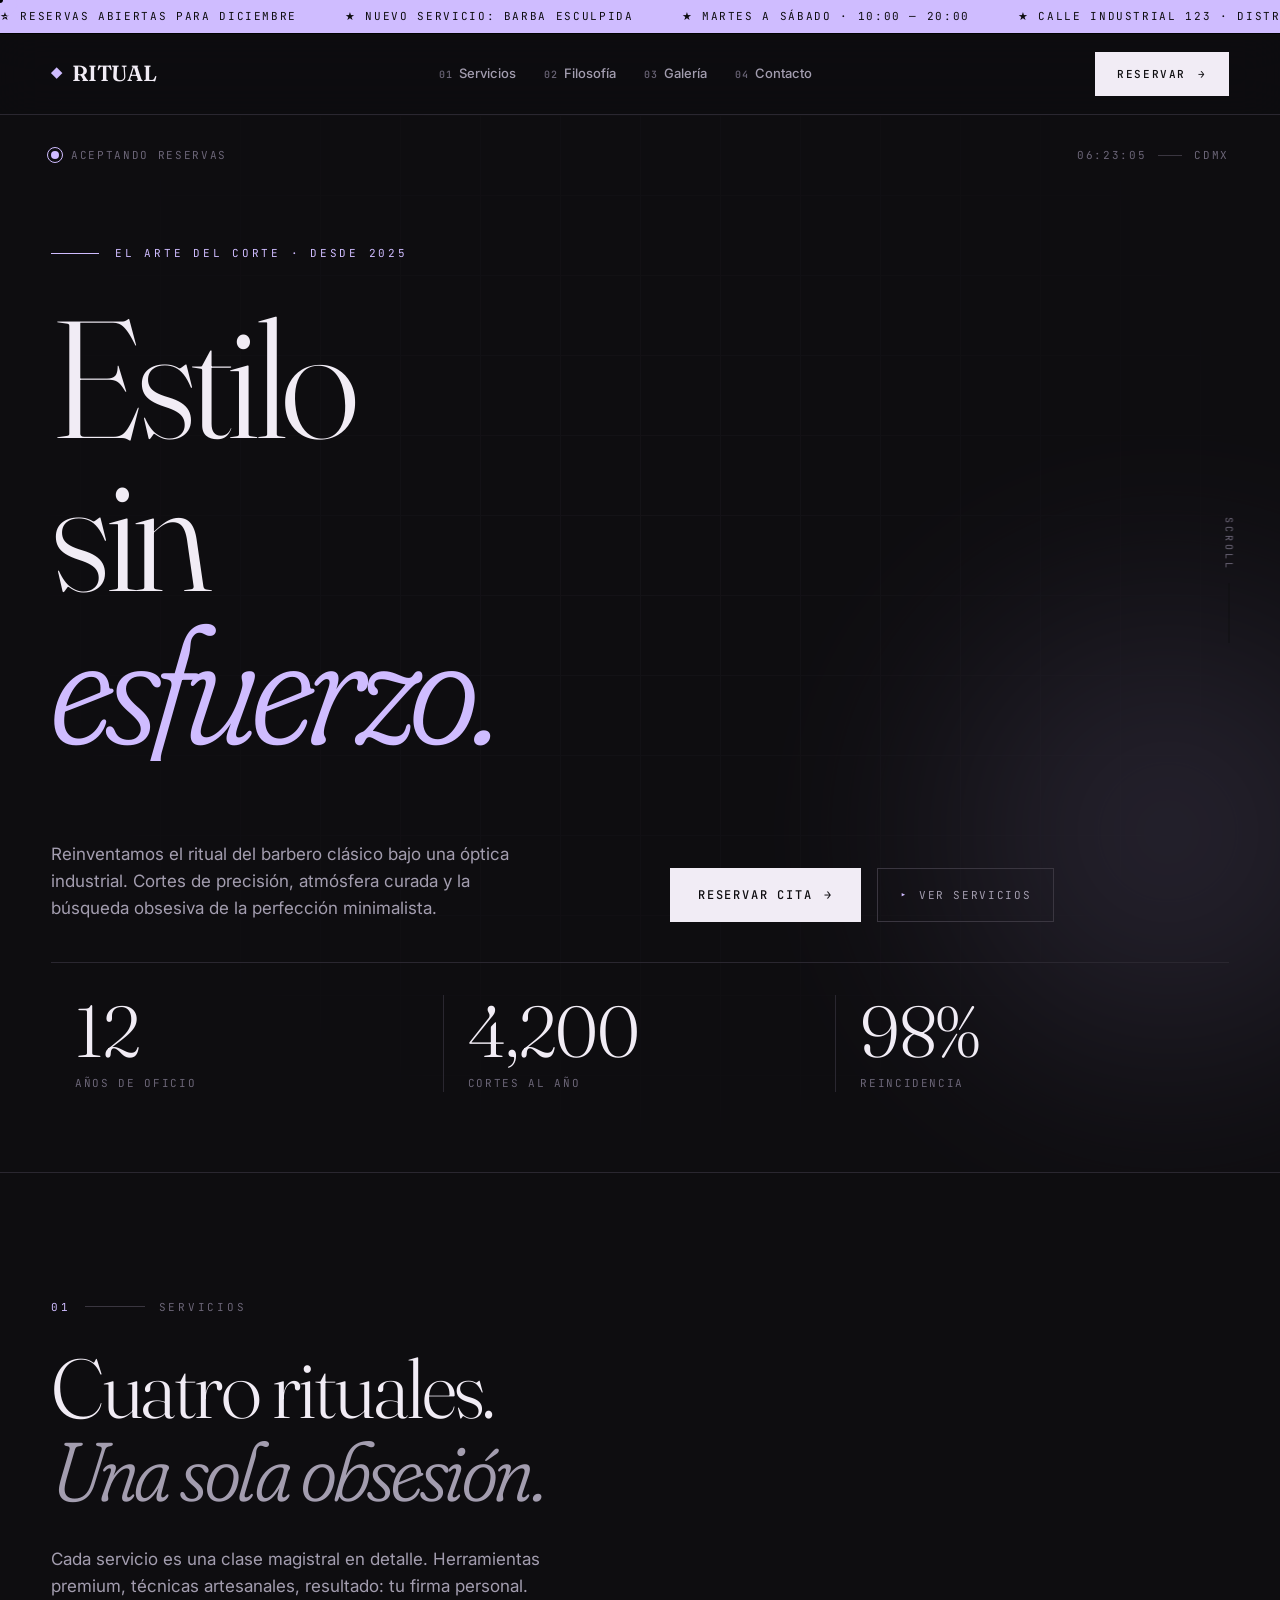
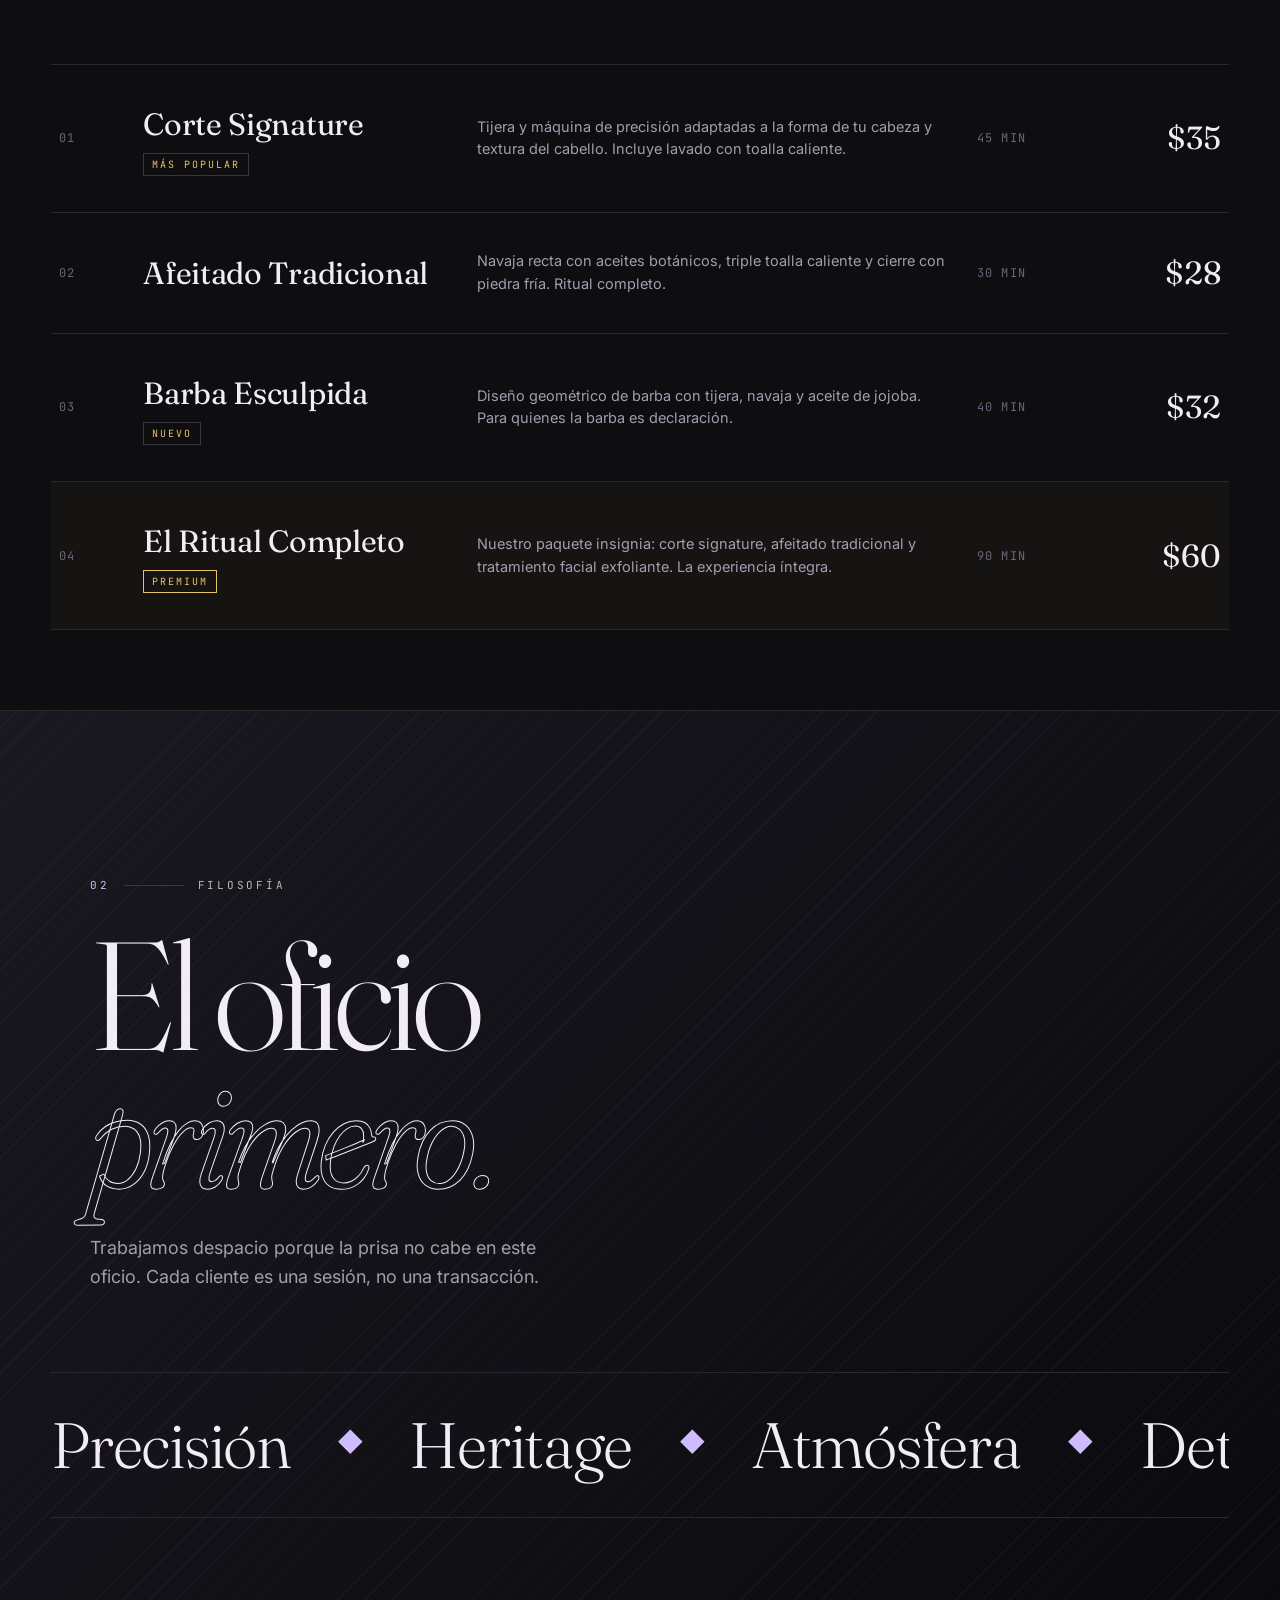
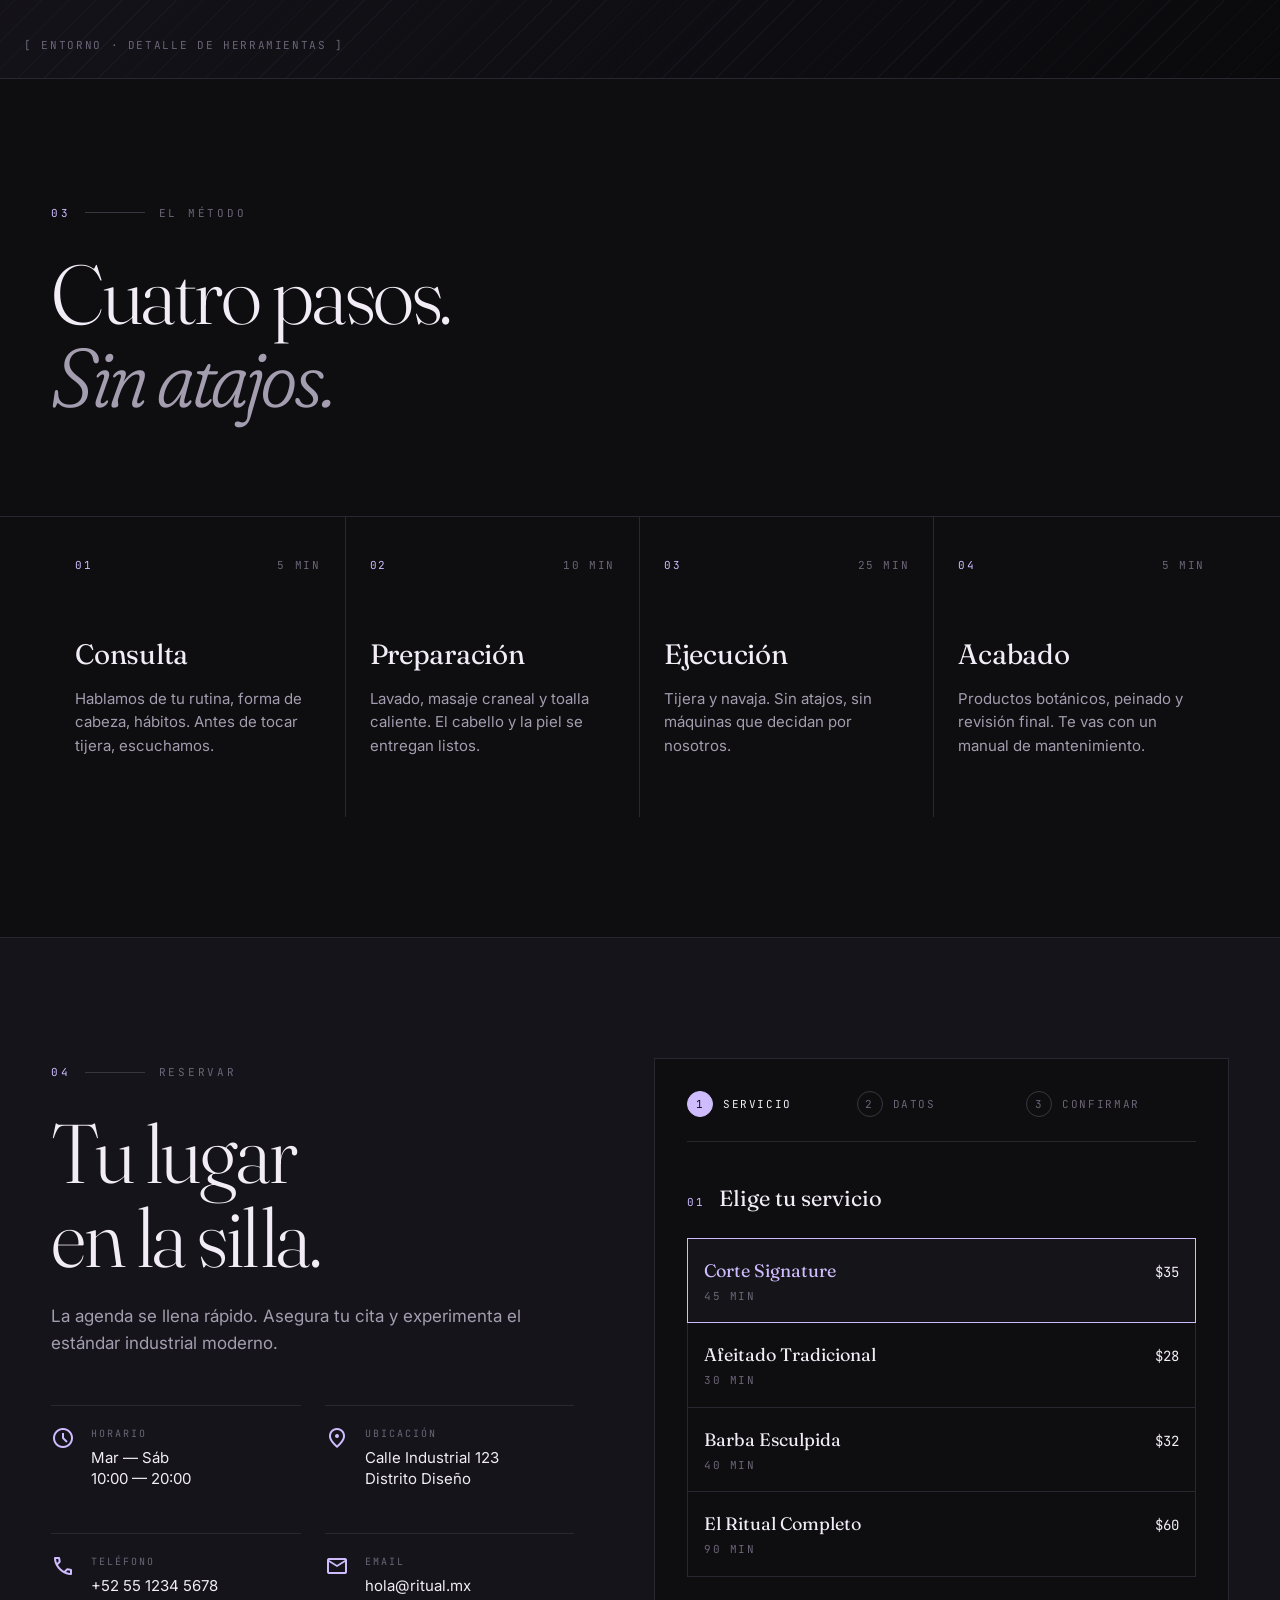
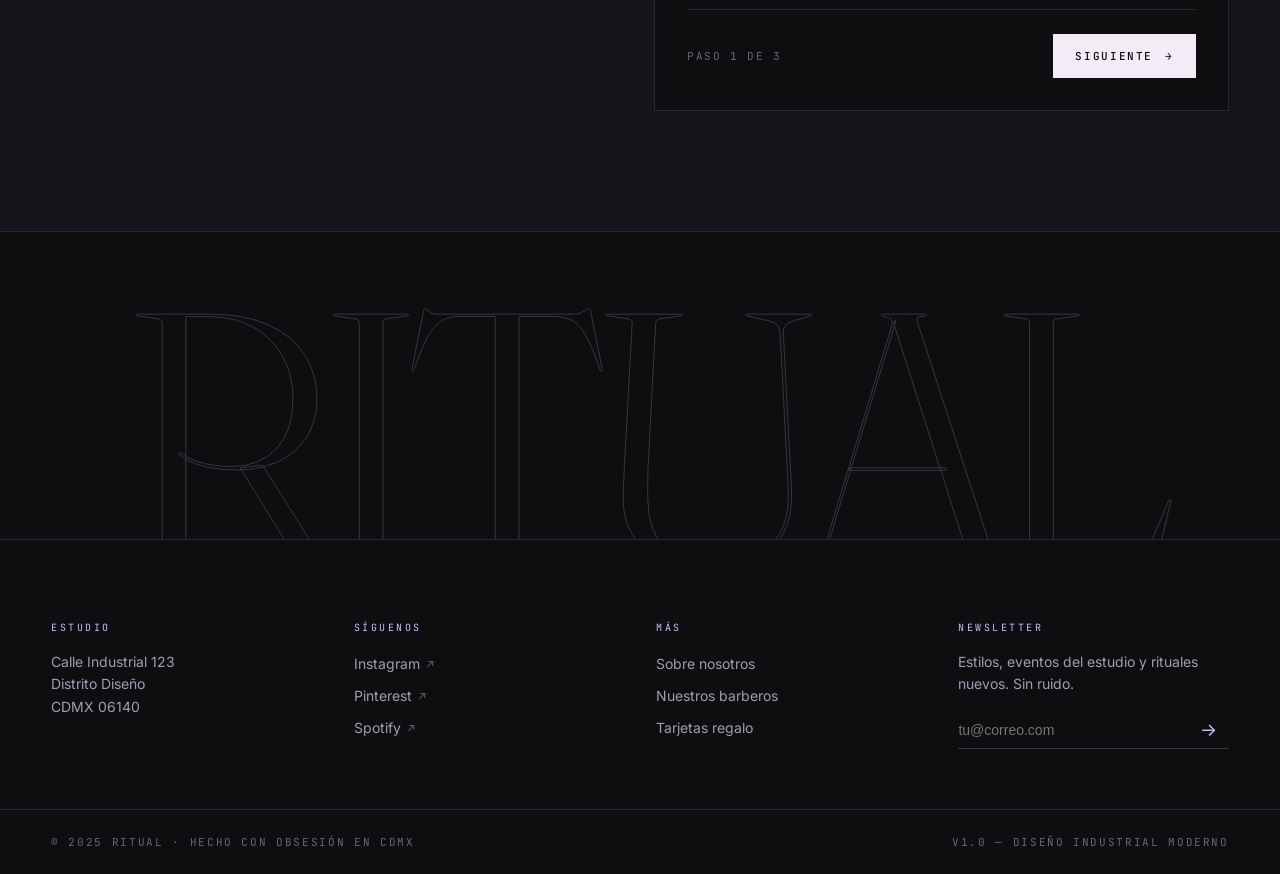
==== index.html @ fe32a579 "demo insana" ====
<!DOCTYPE html>
<html lang="es">
<head>
  <meta charset="UTF-8" />
  <meta name="viewport" content="width=device-width, initial-scale=1.0" />
  <title>RITUAL — Barbería de Autor</title>
  <link rel="preconnect" href="https://fonts.googleapis.com" />
  <link rel="preconnect" href="https://fonts.gstatic.com" crossorigin />
  <link href="https://fonts.googleapis.com/css2?family=Fraunces:opsz,wght,SOFT,WONK@9..144,300..900,0..100,0..1&family=JetBrains+Mono:wght@300;400;500&family=Inter:wght@300;400;500;600;700&display=swap" rel="stylesheet" />
  <link href="https://fonts.googleapis.com/css2?family=Material+Symbols+Outlined:opsz,wght,FILL,GRAD@24,300,0,0&display=swap" rel="stylesheet" />
  <link rel="stylesheet" href="styles.css" />
</head>
<body>
  <!-- Cursor seguidor -->
  <div class="cursor-dot" id="cursorDot" aria-hidden="true"></div>
  <div class="cursor-ring" id="cursorRing" aria-hidden="true"></div>

  <!-- Loader -->
  <div class="loader" id="loader">
    <div class="loader-bar"><span></span></div>
    <div class="loader-text">RITUAL — EST. MMXXV</div>
  </div>

  <!-- Marquee superior -->
  <div class="ticker" aria-hidden="true">
    <div class="ticker-track">
      <span>★ Reservas abiertas para diciembre</span>
      <span>★ Nuevo servicio: barba esculpida</span>
      <span>★ Martes a sábado · 10:00 — 20:00</span>
      <span>★ Calle Industrial 123 · Distrito Diseño</span>
      <span>★ Reservas abiertas para diciembre</span>
      <span>★ Nuevo servicio: barba esculpida</span>
      <span>★ Martes a sábado · 10:00 — 20:00</span>
      <span>★ Calle Industrial 123 · Distrito Diseño</span>
    </div>
  </div>

  <!-- Nav -->
  <nav class="nav" id="nav">
    <div class="nav-inner">
      <a href="#top" class="logo" data-magnetic>
        <span class="logo-mark">◆</span>
        <span class="logo-text">RITUAL</span>
      </a>
      <ul class="nav-links">
        <li><a href="#servicios" class="nav-link"><span class="num">01</span><span>Servicios</span></a></li>
        <li><a href="#filosofia" class="nav-link"><span class="num">02</span><span>Filosofía</span></a></li>
        <li><a href="#galeria" class="nav-link"><span class="num">03</span><span>Galería</span></a></li>
        <li><a href="#contacto" class="nav-link"><span class="num">04</span><span>Contacto</span></a></li>
      </ul>
      <a href="#reservar" class="btn-primary" data-magnetic>
        <span>Reservar</span>
        <span class="btn-arrow">→</span>
      </a>
      <button class="nav-toggle" id="navToggle" aria-label="Menu">
        <span></span><span></span>
      </button>
    </div>
  </nav>

  <!-- Hero -->
  <header class="hero" id="top">
    <div class="hero-bg" aria-hidden="true">
      <div class="hero-grid"></div>
      <div class="hero-glow"></div>
    </div>

    <div class="hero-meta">
      <div class="meta-row">
        <span class="dot-pulse"></span>
        <span>Aceptando reservas</span>
      </div>
      <div class="meta-row right">
        <span id="clock">--:--:--</span>
        <span class="meta-divider"></span>
        <span>CDMX</span>
      </div>
    </div>

    <div class="hero-content">
      <div class="hero-tagline">
        <span class="tag-line"></span>
        <span>El arte del corte · Desde 2025</span>
      </div>

      <h1 class="hero-title">
        <span class="word"><span data-letters="Estilo">Estilo</span></span>
        <span class="word"><span data-letters="sin">sin</span></span>
        <span class="word italic"><span data-letters="esfuerzo.">esfuerzo.</span></span>
      </h1>

      <div class="hero-foot">
        <p class="hero-lede">
          Reinventamos el ritual del barbero clásico bajo una óptica industrial. Cortes
          de precisión, atmósfera curada y la búsqueda obsesiva de la perfección minimalista.
        </p>
        <div class="hero-actions">
          <a href="#reservar" class="btn-primary lg" data-magnetic>
            <span>Reservar cita</span>
            <span class="btn-arrow">→</span>
          </a>
          <a href="#servicios" class="btn-ghost">
            <span class="play-mark">▸</span>
            <span>Ver servicios</span>
          </a>
        </div>
      </div>
    </div>

    <div class="hero-stats">
      <div class="stat">
        <div class="stat-num" data-count="12">0</div>
        <div class="stat-label">Años de oficio</div>
      </div>
      <div class="stat">
        <div class="stat-num" data-count="4200">0</div>
        <div class="stat-label">Cortes al año</div>
      </div>
      <div class="stat">
        <div class="stat-num" data-count="98" data-suffix="%">0</div>
        <div class="stat-label">Reincidencia</div>
      </div>
    </div>

    <div class="hero-scroll">
      <span>Scroll</span>
      <span class="scroll-line"></span>
    </div>
  </header>

  <!-- Servicios -->
  <section class="services" id="servicios">
    <div class="section-head">
      <div class="section-label">
        <span class="num">01</span>
        <span class="line"></span>
        <span>Servicios</span>
      </div>
      <h2 class="section-title reveal">
        Cuatro rituales.<br />
        <span class="italic">Una sola obsesión.</span>
      </h2>
      <p class="section-lede reveal">
        Cada servicio es una clase magistral en detalle. Herramientas premium, técnicas artesanales,
        resultado: tu firma personal.
      </p>
    </div>

    <div class="services-list" id="servicesList">
      <article class="service" data-index="01">
        <div class="service-num">01</div>
        <div class="service-name">
          <h3>Corte Signature</h3>
          <span class="service-tag">Más popular</span>
        </div>
        <p class="service-desc">Tijera y máquina de precisión adaptadas a la forma de tu cabeza y textura del cabello. Incluye lavado con toalla caliente.</p>
        <div class="service-meta">
          <span>45 min</span>
        </div>
        <div class="service-price">$35</div>
        <div class="service-hover" aria-hidden="true">
          <span>Reservar</span>
          <span>→</span>
        </div>
      </article>

      <article class="service" data-index="02">
        <div class="service-num">02</div>
        <div class="service-name">
          <h3>Afeitado Tradicional</h3>
        </div>
        <p class="service-desc">Navaja recta con aceites botánicos, triple toalla caliente y cierre con piedra fría. Ritual completo.</p>
        <div class="service-meta">
          <span>30 min</span>
        </div>
        <div class="service-price">$28</div>
        <div class="service-hover" aria-hidden="true">
          <span>Reservar</span>
          <span>→</span>
        </div>
      </article>

      <article class="service" data-index="03">
        <div class="service-num">03</div>
        <div class="service-name">
          <h3>Barba Esculpida</h3>
          <span class="service-tag">Nuevo</span>
        </div>
        <p class="service-desc">Diseño geométrico de barba con tijera, navaja y aceite de jojoba. Para quienes la barba es declaración.</p>
        <div class="service-meta">
          <span>40 min</span>
        </div>
        <div class="service-price">$32</div>
        <div class="service-hover" aria-hidden="true">
          <span>Reservar</span>
          <span>→</span>
        </div>
      </article>

      <article class="service featured" data-index="04">
        <div class="service-num">04</div>
        <div class="service-name">
          <h3>El Ritual Completo</h3>
          <span class="service-tag">Premium</span>
        </div>
        <p class="service-desc">Nuestro paquete insignia: corte signature, afeitado tradicional y tratamiento facial exfoliante. La experiencia íntegra.</p>
        <div class="service-meta">
          <span>90 min</span>
        </div>
        <div class="service-price">$60</div>
        <div class="service-hover" aria-hidden="true">
          <span>Reservar</span>
          <span>→</span>
        </div>
      </article>
    </div>
  </section>

  <!-- Filosofía / Visual break -->
  <section class="philosophy" id="filosofia">
    <div class="philosophy-bg" aria-hidden="true">
      <div class="placeholder-img">
        <div class="ph-stripes"></div>
        <div class="ph-label">[ entorno ·  detalle de herramientas ]</div>
      </div>
    </div>
    <div class="philosophy-content">
      <div class="section-label light">
        <span class="num">02</span>
        <span class="line"></span>
        <span>Filosofía</span>
      </div>
      <h2 class="philosophy-title">
        El oficio<br />
        <span class="outline">primero.</span>
      </h2>
      <p class="philosophy-lede">
        Trabajamos despacio porque la prisa no cabe en este oficio. Cada cliente es una sesión,
        no una transacción.
      </p>
    </div>

    <div class="philosophy-marquee" aria-hidden="true">
      <div class="marquee-track">
        <span>Precisión</span><span class="diamond">◆</span>
        <span>Heritage</span><span class="diamond">◆</span>
        <span>Atmósfera</span><span class="diamond">◆</span>
        <span>Detalle</span><span class="diamond">◆</span>
        <span>Precisión</span><span class="diamond">◆</span>
        <span>Heritage</span><span class="diamond">◆</span>
        <span>Atmósfera</span><span class="diamond">◆</span>
        <span>Detalle</span><span class="diamond">◆</span>
      </div>
    </div>
  </section>

  <!-- Galería / Process -->
  <section class="process" id="galeria">
    <div class="section-head">
      <div class="section-label">
        <span class="num">03</span>
        <span class="line"></span>
        <span>El método</span>
      </div>
      <h2 class="section-title reveal">
        Cuatro pasos.<br />
        <span class="italic">Sin atajos.</span>
      </h2>
    </div>

    <div class="steps">
      <div class="step">
        <div class="step-head">
          <span class="step-num">01</span>
          <span class="step-time">5 min</span>
        </div>
        <h3>Consulta</h3>
        <p>Hablamos de tu rutina, forma de cabeza, hábitos. Antes de tocar tijera, escuchamos.</p>
      </div>
      <div class="step">
        <div class="step-head">
          <span class="step-num">02</span>
          <span class="step-time">10 min</span>
        </div>
        <h3>Preparación</h3>
        <p>Lavado, masaje craneal y toalla caliente. El cabello y la piel se entregan listos.</p>
      </div>
      <div class="step">
        <div class="step-head">
          <span class="step-num">03</span>
          <span class="step-time">25 min</span>
        </div>
        <h3>Ejecución</h3>
        <p>Tijera y navaja. Sin atajos, sin máquinas que decidan por nosotros.</p>
      </div>
      <div class="step">
        <div class="step-head">
          <span class="step-num">04</span>
          <span class="step-time">5 min</span>
        </div>
        <h3>Acabado</h3>
        <p>Productos botánicos, peinado y revisión final. Te vas con un manual de mantenimiento.</p>
      </div>
    </div>
  </section>

  <!-- Reservar -->
  <section class="booking" id="reservar">
    <div class="booking-grid">
      <div class="booking-info">
        <div class="section-label">
          <span class="num">04</span>
          <span class="line"></span>
          <span>Reservar</span>
        </div>
        <h2 class="section-title">
          Tu lugar<br />
          en la silla.
        </h2>
        <p class="section-lede">
          La agenda se llena rápido. Asegura tu cita y experimenta el estándar industrial moderno.
        </p>

        <div class="info-grid">
          <div class="info-item">
            <span class="material-symbols-outlined">schedule</span>
            <div>
              <div class="info-label">Horario</div>
              <div class="info-value">Mar — Sáb<br />10:00 — 20:00</div>
            </div>
          </div>
          <div class="info-item">
            <span class="material-symbols-outlined">location_on</span>
            <div>
              <div class="info-label">Ubicación</div>
              <div class="info-value">Calle Industrial 123<br />Distrito Diseño</div>
            </div>
          </div>
          <div class="info-item">
            <span class="material-symbols-outlined">call</span>
            <div>
              <div class="info-label">Teléfono</div>
              <div class="info-value">+52 55 1234 5678</div>
            </div>
          </div>
          <div class="info-item">
            <span class="material-symbols-outlined">mail</span>
            <div>
              <div class="info-label">Email</div>
              <div class="info-value">hola@ritual.mx</div>
            </div>
          </div>
        </div>
      </div>

      <form class="booking-form" id="bookingForm" novalidate>
        <div class="form-progress">
          <div class="progress-step active" data-step="1"><span>1</span> Servicio</div>
          <div class="progress-step" data-step="2"><span>2</span> Datos</div>
          <div class="progress-step" data-step="3"><span>3</span> Confirmar</div>
        </div>

        <!-- Step 1 -->
        <div class="form-step active" data-step="1">
          <div class="form-section-head">
            <span class="form-num">01</span>
            <h3>Elige tu servicio</h3>
          </div>
          <div class="service-options">
            <label class="service-option">
              <input type="radio" name="service" value="signature" checked />
              <div class="opt-row">
                <span class="opt-name">Corte Signature</span>
                <span class="opt-price">$35</span>
              </div>
              <span class="opt-meta">45 min</span>
            </label>
            <label class="service-option">
              <input type="radio" name="service" value="shave" />
              <div class="opt-row">
                <span class="opt-name">Afeitado Tradicional</span>
                <span class="opt-price">$28</span>
              </div>
              <span class="opt-meta">30 min</span>
            </label>
            <label class="service-option">
              <input type="radio" name="service" value="beard" />
              <div class="opt-row">
                <span class="opt-name">Barba Esculpida</span>
                <span class="opt-price">$32</span>
              </div>
              <span class="opt-meta">40 min</span>
            </label>
            <label class="service-option">
              <input type="radio" name="service" value="ritual" />
              <div class="opt-row">
                <span class="opt-name">El Ritual Completo</span>
                <span class="opt-price">$60</span>
              </div>
              <span class="opt-meta">90 min</span>
            </label>
          </div>

          <div class="form-actions">
            <span class="form-step-label">Paso 1 de 3</span>
            <button type="button" class="btn-primary" data-next>
              <span>Siguiente</span>
              <span class="btn-arrow">→</span>
            </button>
          </div>
        </div>

        <!-- Step 2 -->
        <div class="form-step" data-step="2">
          <div class="form-section-head">
            <span class="form-num">02</span>
            <h3>Tus datos</h3>
          </div>

          <div class="field">
            <label>Nombre completo</label>
            <input type="text" name="name" placeholder="Juan Pérez" required />
          </div>

          <div class="field-row">
            <div class="field">
              <label>Fecha</label>
              <input type="date" name="date" required />
            </div>
            <div class="field">
              <label>Hora</label>
              <select name="time">
                <option>10:00</option>
                <option>11:30</option>
                <option>13:00</option>
                <option>14:30</option>
                <option>16:00</option>
                <option>17:30</option>
                <option>19:00</option>
              </select>
            </div>
          </div>

          <div class="field">
            <label>Teléfono</label>
            <input type="tel" name="phone" placeholder="+52 55 0000 0000" />
          </div>

          <div class="field">
            <label>Notas (opcional)</label>
            <textarea name="notes" rows="3" placeholder="Preferencias, alergias o detalles a considerar"></textarea>
          </div>

          <div class="form-actions">
            <button type="button" class="btn-ghost" data-prev>
              <span class="btn-arrow back">←</span>
              <span>Atrás</span>
            </button>
            <button type="button" class="btn-primary" data-next>
              <span>Siguiente</span>
              <span class="btn-arrow">→</span>
            </button>
          </div>
        </div>

        <!-- Step 3 -->
        <div class="form-step" data-step="3">
          <div class="form-section-head">
            <span class="form-num">03</span>
            <h3>Resumen</h3>
          </div>

          <dl class="summary">
            <div class="summary-row">
              <dt>Servicio</dt>
              <dd id="sumService">—</dd>
            </div>
            <div class="summary-row">
              <dt>Fecha</dt>
              <dd id="sumDate">—</dd>
            </div>
            <div class="summary-row">
              <dt>Hora</dt>
              <dd id="sumTime">—</dd>
            </div>
            <div class="summary-row">
              <dt>Nombre</dt>
              <dd id="sumName">—</dd>
            </div>
            <div class="summary-row total">
              <dt>Total</dt>
              <dd id="sumTotal">$0</dd>
            </div>
          </dl>

          <div class="form-actions">
            <button type="button" class="btn-ghost" data-prev>
              <span class="btn-arrow back">←</span>
              <span>Atrás</span>
            </button>
            <button type="submit" class="btn-primary">
              <span>Confirmar cita</span>
              <span class="btn-arrow">→</span>
            </button>
          </div>

          <div class="form-success" id="formSuccess">
            <span class="success-mark">✓</span>
            <h4>Cita confirmada</h4>
            <p>Te enviamos los detalles a tu correo. Nos vemos pronto.</p>
          </div>
        </div>
      </form>
    </div>
  </section>

  <!-- Footer -->
  <footer class="footer" id="contacto">
    <div class="footer-mega" aria-hidden="true">RITUAL</div>

    <div class="footer-grid">
      <div class="foot-col">
        <div class="foot-label">Estudio</div>
        <p>Calle Industrial 123<br />Distrito Diseño<br />CDMX 06140</p>
      </div>
      <div class="foot-col">
        <div class="foot-label">Síguenos</div>
        <ul class="foot-links">
          <li><a href="#">Instagram <span>↗</span></a></li>
          <li><a href="#">Pinterest <span>↗</span></a></li>
          <li><a href="#">Spotify <span>↗</span></a></li>
        </ul>
      </div>
      <div class="foot-col">
        <div class="foot-label">Más</div>
        <ul class="foot-links">
          <li><a href="#">Sobre nosotros</a></li>
          <li><a href="#">Nuestros barberos</a></li>
          <li><a href="#">Tarjetas regalo</a></li>
        </ul>
      </div>
      <div class="foot-col">
        <div class="foot-label">Newsletter</div>
        <p>Estilos, eventos del estudio y rituales nuevos. Sin ruido.</p>
        <form class="news-form" onsubmit="event.preventDefault(); this.querySelector('input').value=''; this.querySelector('.news-ok').classList.add('show')">
          <input type="email" placeholder="tu@correo.com" required />
          <button type="submit" aria-label="Suscribirse">→</button>
          <span class="news-ok">Recibido ✓</span>
        </form>
      </div>
    </div>

    <div class="footer-base">
      <span>© 2025 RITUAL · Hecho con obsesión en CDMX</span>
      <span>v1.0 — Diseño industrial moderno</span>
    </div>
  </footer>

  <script src="script.js"></script>
</body>
</html>
---- styles.css ----
/* ============================================
   RITUAL — Barbería de Autor
   Stylesheet: industrial moderno, oscuro
   ============================================ */

:root {
  /* Paleta */
  --bg: #0e0d10;
  --bg-elev: #15141a;
  --bg-elev-2: #1c1a22;
  --line: #2a2730;
  --line-strong: #3a3640;
  --fg: #f1ecf5;
  --fg-dim: #a39daf;
  --fg-mute: #6b6577;

  --accent: #cfbcff;       /* lila eléctrico */
  --accent-warm: #e7c365;  /* dorado cálido */
  --accent-glow: oklch(82% 0.12 295);

  /* Tipografía */
  --f-display: "Fraunces", "Times New Roman", serif;
  --f-sans: "Inter", system-ui, sans-serif;
  --f-mono: "JetBrains Mono", ui-monospace, monospace;

  /* Espaciado */
  --pad-x: clamp(20px, 4vw, 64px);
}

/* Reset */
*, *::before, *::after { box-sizing: border-box; margin: 0; padding: 0; }
html { scroll-behavior: smooth; }
body {
  font-family: var(--f-sans);
  background: var(--bg);
  color: var(--fg);
  line-height: 1.5;
  font-weight: 400;
  -webkit-font-smoothing: antialiased;
  overflow-x: hidden;
  cursor: none;
}
a { color: inherit; text-decoration: none; }
button { font: inherit; color: inherit; background: none; border: 0; cursor: none; }
img { max-width: 100%; display: block; }
ul { list-style: none; }

/* Selección */
::selection { background: var(--accent); color: var(--bg); }

/* Scrollbar */
::-webkit-scrollbar { width: 8px; }
::-webkit-scrollbar-track { background: var(--bg); }
::-webkit-scrollbar-thumb { background: var(--line-strong); border-radius: 4px; }
::-webkit-scrollbar-thumb:hover { background: var(--accent); }

/* ============== Cursor ============== */
.cursor-dot, .cursor-ring {
  position: fixed;
  top: 0; left: 0;
  pointer-events: none;
  z-index: 9999;
  transform: translate(-50%, -50%);
  transition: opacity .2s;
}
.cursor-dot {
  width: 6px; height: 6px;
  background: var(--accent);
  border-radius: 50%;
  mix-blend-mode: difference;
}
.cursor-ring {
  width: 36px; height: 36px;
  border: 1px solid var(--accent);
  border-radius: 50%;
  transition: width .25s, height .25s, transform .15s ease-out, border-color .25s;
  transform: translate(-50%, -50%);
}
.cursor-ring.hover { width: 64px; height: 64px; background: rgba(207, 188, 255, 0.08); }
@media (max-width: 900px), (pointer: coarse) {
  .cursor-dot, .cursor-ring { display: none; }
  body, button, a { cursor: auto; }
}

/* ============== Loader ============== */
.loader {
  position: fixed; inset: 0;
  background: var(--bg);
  z-index: 10000;
  display: flex;
  flex-direction: column;
  align-items: center;
  justify-content: center;
  gap: 24px;
  transition: opacity .6s ease, visibility .6s ease;
}
.loader.done { opacity: 0; visibility: hidden; }
.loader-bar {
  width: 240px; height: 1px;
  background: var(--line);
  overflow: hidden;
}
.loader-bar span {
  display: block;
  height: 100%;
  width: 0;
  background: var(--accent);
  animation: load 1.4s ease forwards;
}
@keyframes load { to { width: 100%; } }
.loader-text {
  font-family: var(--f-mono);
  font-size: 11px;
  letter-spacing: .3em;
  color: var(--fg-mute);
  text-transform: uppercase;
}

/* ============== Ticker ============== */
.ticker {
  position: relative;
  background: var(--accent);
  color: var(--bg);
  padding: 8px 0;
  overflow: hidden;
  font-family: var(--f-mono);
  font-size: 11px;
  letter-spacing: .15em;
  text-transform: uppercase;
  border-bottom: 1px solid #000;
}
.ticker-track {
  display: flex;
  gap: 48px;
  white-space: nowrap;
  animation: ticker 40s linear infinite;
  width: max-content;
}
@keyframes ticker {
  to { transform: translateX(-50%); }
}

/* ============== Nav ============== */
.nav {
  position: sticky;
  top: 0;
  z-index: 100;
  background: rgba(14, 13, 16, 0.7);
  backdrop-filter: blur(20px);
  border-bottom: 1px solid var(--line);
  transition: background .3s, border-color .3s;
}
.nav.scrolled {
  background: rgba(14, 13, 16, 0.92);
}
.nav-inner {
  max-width: 1440px;
  margin: 0 auto;
  padding: 18px var(--pad-x);
  display: flex;
  align-items: center;
  justify-content: space-between;
  gap: 32px;
}
.logo {
  display: flex;
  align-items: center;
  gap: 10px;
  font-family: var(--f-display);
  font-size: 22px;
  font-weight: 600;
  letter-spacing: -0.01em;
}
.logo-mark {
  font-size: 14px;
  color: var(--accent);
  transform: translateY(-1px);
  transition: transform .4s, color .3s;
}
.logo:hover .logo-mark { transform: translateY(-1px) rotate(180deg); color: var(--accent-warm); }

.nav-links {
  display: flex;
  gap: 28px;
}
.nav-link {
  display: inline-flex;
  align-items: baseline;
  gap: 6px;
  font-size: 13px;
  font-weight: 500;
  color: var(--fg-dim);
  position: relative;
  padding: 6px 0;
  transition: color .25s;
}
.nav-link .num {
  font-family: var(--f-mono);
  font-size: 10px;
  color: var(--fg-mute);
  letter-spacing: .1em;
}
.nav-link::after {
  content: "";
  position: absolute;
  inset: auto 0 0 0;
  height: 1px;
  background: var(--accent);
  transform: scaleX(0);
  transform-origin: right;
  transition: transform .35s ease;
}
.nav-link:hover { color: var(--fg); }
.nav-link:hover::after { transform: scaleX(1); transform-origin: left; }

@media (max-width: 900px) { .nav-links { display: none; } }

.nav-toggle {
  display: none;
  width: 40px; height: 40px;
  flex-direction: column;
  gap: 5px;
  align-items: center;
  justify-content: center;
}
.nav-toggle span {
  display: block;
  width: 22px; height: 1px;
  background: var(--fg);
}
@media (max-width: 900px) {
  .nav-toggle { display: flex; }
  .btn-primary.desktop-only { display: none; }
}

/* ============== Botones ============== */
.btn-primary {
  display: inline-flex;
  align-items: center;
  gap: 12px;
  padding: 14px 22px;
  background: var(--fg);
  color: var(--bg);
  font-family: var(--f-mono);
  font-size: 11px;
  letter-spacing: .15em;
  text-transform: uppercase;
  font-weight: 500;
  border-radius: 0;
  transition: all .3s ease;
  position: relative;
  overflow: hidden;
}
.btn-primary::before {
  content: "";
  position: absolute;
  inset: 0;
  background: var(--accent);
  transform: translateY(101%);
  transition: transform .35s ease;
}
.btn-primary > * { position: relative; z-index: 1; }
.btn-primary:hover::before { transform: translateY(0); }
.btn-primary:hover { color: var(--bg); }
.btn-primary.lg { padding: 18px 28px; font-size: 12px; }

.btn-arrow { display: inline-block; transition: transform .3s; }
.btn-primary:hover .btn-arrow { transform: translateX(6px); }
.btn-arrow.back { transform: rotate(0); }
.btn-ghost:hover .btn-arrow.back { transform: translateX(-6px); }

.btn-ghost {
  display: inline-flex;
  align-items: center;
  gap: 10px;
  padding: 14px 22px;
  border: 1px solid var(--line-strong);
  color: var(--fg-dim);
  font-family: var(--f-mono);
  font-size: 11px;
  letter-spacing: .15em;
  text-transform: uppercase;
  transition: all .3s;
}
.btn-ghost:hover { border-color: var(--accent); color: var(--fg); }
.btn-ghost .play-mark { color: var(--accent); }

/* ============== Hero ============== */
.hero {
  position: relative;
  min-height: 100vh;
  padding: 0 var(--pad-x) 80px;
  display: grid;
  grid-template-rows: auto 1fr auto;
  overflow: hidden;
}
.hero-bg {
  position: absolute;
  inset: 0;
  z-index: 0;
}
.hero-grid {
  position: absolute; inset: 0;
  background-image:
    linear-gradient(var(--line) 1px, transparent 1px),
    linear-gradient(90deg, var(--line) 1px, transparent 1px);
  background-size: 80px 80px;
  opacity: .25;
  mask-image: radial-gradient(ellipse at 50% 40%, #000 0%, transparent 75%);
}
.hero-glow {
  position: absolute;
  width: 800px; height: 800px;
  left: 60%; top: 30%;
  background: radial-gradient(circle, var(--accent-glow) 0%, transparent 60%);
  filter: blur(80px);
  opacity: .15;
  animation: float 12s ease-in-out infinite;
}
@keyframes float {
  0%,100% { transform: translate(0,0); }
  50% { transform: translate(-40px, 40px); }
}

.hero-meta {
  position: relative;
  z-index: 2;
  padding: 32px 0;
  display: flex;
  justify-content: space-between;
  font-family: var(--f-mono);
  font-size: 11px;
  color: var(--fg-mute);
  letter-spacing: .15em;
  text-transform: uppercase;
}
.meta-row {
  display: flex;
  align-items: center;
  gap: 12px;
}
.meta-divider {
  width: 24px;
  height: 1px;
  background: var(--line-strong);
}
.dot-pulse {
  width: 8px; height: 8px;
  background: var(--accent);
  border-radius: 50%;
  position: relative;
}
.dot-pulse::after {
  content: ""; position: absolute; inset: -4px;
  border: 1px solid var(--accent);
  border-radius: 50%;
  animation: pulse 2s infinite;
}
@keyframes pulse {
  0% { transform: scale(.8); opacity: 1; }
  100% { transform: scale(2); opacity: 0; }
}

.hero-content {
  position: relative;
  z-index: 2;
  align-self: center;
  padding: 40px 0;
  max-width: 1180px;
}
.hero-tagline {
  display: inline-flex;
  align-items: center;
  gap: 16px;
  font-family: var(--f-mono);
  font-size: 11px;
  letter-spacing: .25em;
  text-transform: uppercase;
  color: var(--accent);
  margin-bottom: 40px;
}
.tag-line {
  display: inline-block;
  width: 48px;
  height: 1px;
  background: var(--accent);
}
.hero-title {
  font-family: var(--f-display);
  font-weight: 300;
  font-size: clamp(64px, 13vw, 220px);
  line-height: .92;
  letter-spacing: -0.04em;
  margin-bottom: 80px;
}
.hero-title .word {
  display: block;
  overflow: hidden;
}
.hero-title .word > span {
  display: inline-block;
  transform: translateY(110%);
  animation: rise 1s cubic-bezier(.2,.8,.2,1) forwards;
}
.hero-title .word:nth-child(1) > span { animation-delay: .1s; }
.hero-title .word:nth-child(2) > span { animation-delay: .25s; }
.hero-title .word:nth-child(3) > span { animation-delay: .4s; }
.hero-title .italic {
  font-style: italic;
  font-variation-settings: "SOFT" 100;
  color: var(--accent);
}
@keyframes rise { to { transform: translateY(0); } }

.hero-foot {
  display: grid;
  grid-template-columns: 1fr 1fr;
  gap: 60px;
  align-items: end;
}
@media (max-width: 800px) {
  .hero-foot { grid-template-columns: 1fr; gap: 32px; }
}
.hero-lede {
  font-size: 17px;
  color: var(--fg-dim);
  max-width: 460px;
  line-height: 1.6;
}
.hero-actions {
  display: flex;
  gap: 16px;
  flex-wrap: wrap;
}

.hero-stats {
  position: relative;
  z-index: 2;
  display: grid;
  grid-template-columns: repeat(3, 1fr);
  border-top: 1px solid var(--line);
  padding-top: 32px;
}
.stat {
  border-right: 1px solid var(--line);
  padding: 0 24px;
}
.stat:last-child { border-right: 0; }
.stat-num {
  font-family: var(--f-display);
  font-size: clamp(40px, 6vw, 72px);
  font-weight: 300;
  line-height: 1;
  letter-spacing: -0.02em;
  margin-bottom: 8px;
}
.stat-label {
  font-family: var(--f-mono);
  font-size: 11px;
  letter-spacing: .15em;
  text-transform: uppercase;
  color: var(--fg-mute);
}
@media (max-width: 700px) {
  .hero-stats { grid-template-columns: 1fr; gap: 16px; }
  .stat { border-right: 0; border-bottom: 1px solid var(--line); padding: 16px 0; }
}

.hero-scroll {
  position: absolute;
  right: var(--pad-x);
  top: 50%;
  transform: translateY(-50%) rotate(90deg);
  transform-origin: right center;
  display: flex;
  align-items: center;
  gap: 12px;
  font-family: var(--f-mono);
  font-size: 10px;
  letter-spacing: .3em;
  text-transform: uppercase;
  color: var(--fg-mute);
  z-index: 2;
}
.scroll-line {
  display: inline-block;
  width: 60px;
  height: 1px;
  background: linear-gradient(to right, var(--accent), transparent);
  position: relative;
  overflow: hidden;
}
.scroll-line::after {
  content: "";
  position: absolute;
  inset: 0;
  background: var(--bg);
  animation: scrollLine 2s infinite;
}
@keyframes scrollLine {
  0% { transform: translateX(-100%); }
  100% { transform: translateX(100%); }
}
@media (max-width: 1100px) { .hero-scroll { display: none; } }

/* ============== Section Heads ============== */
.section-head {
  max-width: 1440px;
  margin: 0 auto;
  padding: 120px var(--pad-x) 64px;
}
.section-label {
  display: inline-flex;
  align-items: center;
  gap: 14px;
  font-family: var(--f-mono);
  font-size: 11px;
  letter-spacing: .25em;
  text-transform: uppercase;
  color: var(--fg-mute);
  margin-bottom: 32px;
}
.section-label.light { color: rgba(255,255,255,.7); }
.section-label .num { color: var(--accent); }
.section-label .line {
  width: 60px;
  height: 1px;
  background: var(--line-strong);
}
.section-title {
  font-family: var(--f-display);
  font-size: clamp(40px, 6.5vw, 96px);
  font-weight: 300;
  line-height: 1;
  letter-spacing: -0.03em;
  max-width: 1100px;
  margin-bottom: 32px;
}
.section-title .italic {
  font-style: italic;
  color: var(--fg-dim);
  font-variation-settings: "SOFT" 100;
}
.section-lede {
  font-size: 17px;
  color: var(--fg-dim);
  max-width: 560px;
  line-height: 1.6;
}

/* ============== Services list ============== */
.services {
  background: var(--bg);
  border-top: 1px solid var(--line);
}
.services-list {
  max-width: 1440px;
  margin: 0 auto;
  padding: 0 var(--pad-x) 80px;
}
.service {
  display: grid;
  grid-template-columns: 60px 1.3fr 2fr 100px 120px;
  align-items: center;
  gap: 24px;
  padding: 36px 8px;
  border-top: 1px solid var(--line);
  position: relative;
  cursor: none;
  transition: padding .4s ease, background .4s ease;
}
.service:last-child { border-bottom: 1px solid var(--line); }
.service::before {
  content: "";
  position: absolute;
  left: 0; top: 0; bottom: 0;
  width: 0;
  background: var(--accent);
  transition: width .4s ease;
}
.service:hover {
  padding-left: 28px;
  background: rgba(207, 188, 255, 0.02);
}
.service:hover::before { width: 3px; }
.service:hover .service-hover { opacity: 1; transform: translateX(0); }

.service-num {
  font-family: var(--f-mono);
  font-size: 12px;
  color: var(--fg-mute);
  letter-spacing: .1em;
}
.service-name {
  display: flex;
  flex-direction: column;
  gap: 6px;
}
.service-name h3 {
  font-family: var(--f-display);
  font-size: clamp(22px, 2.4vw, 32px);
  font-weight: 400;
  letter-spacing: -0.01em;
  transition: color .3s;
}
.service:hover .service-name h3 { color: var(--accent); }
.service-tag {
  font-family: var(--f-mono);
  font-size: 10px;
  letter-spacing: .2em;
  text-transform: uppercase;
  color: var(--accent-warm);
  display: inline-block;
  width: max-content;
  border: 1px solid var(--line-strong);
  padding: 3px 8px;
}
.service-desc {
  font-size: 14.5px;
  color: var(--fg-dim);
  max-width: 480px;
  line-height: 1.55;
}
.service-meta {
  font-family: var(--f-mono);
  font-size: 12px;
  color: var(--fg-mute);
  letter-spacing: .1em;
  text-transform: uppercase;
}
.service-price {
  font-family: var(--f-display);
  font-size: 32px;
  font-weight: 400;
  text-align: right;
}
.service-hover {
  position: absolute;
  right: 8px;
  top: 50%;
  transform: translate(20px, -50%);
  opacity: 0;
  background: var(--accent);
  color: var(--bg);
  padding: 10px 14px;
  font-family: var(--f-mono);
  font-size: 11px;
  letter-spacing: .2em;
  text-transform: uppercase;
  display: flex;
  gap: 8px;
  transition: opacity .35s, transform .35s ease;
  pointer-events: none;
}
.service.featured { background: rgba(231, 195, 101, 0.04); }
.service.featured .service-tag { color: var(--accent-warm); border-color: var(--accent-warm); }

@media (max-width: 1000px) {
  .service { grid-template-columns: 40px 1fr 100px; grid-template-areas: "n t p" "n d p" "n m p"; row-gap: 8px; }
  .service-num { grid-area: n; align-self: start; }
  .service-name { grid-area: t; }
  .service-desc { grid-area: d; }
  .service-meta { grid-area: m; }
  .service-price { grid-area: p; align-self: start; font-size: 24px; }
  .service-hover { display: none; }
}

/* ============== Philosophy / break ============== */
.philosophy {
  position: relative;
  min-height: 70vh;
  padding: 160px var(--pad-x);
  overflow: hidden;
  background: #000;
  border-top: 1px solid var(--line);
  border-bottom: 1px solid var(--line);
}
.philosophy-bg {
  position: absolute;
  inset: 0;
  z-index: 0;
}
.placeholder-img {
  position: absolute;
  inset: 0;
  background: linear-gradient(135deg, #1a1820 0%, #0a0a0d 100%);
  overflow: hidden;
}
.ph-stripes {
  position: absolute; inset: 0;
  background-image: repeating-linear-gradient(
    -45deg,
    transparent,
    transparent 18px,
    rgba(207, 188, 255, 0.04) 18px,
    rgba(207, 188, 255, 0.04) 19px
  );
}
.ph-label {
  position: absolute;
  bottom: 24px; left: 24px;
  font-family: var(--f-mono);
  font-size: 11px;
  color: var(--fg-mute);
  letter-spacing: .15em;
  text-transform: uppercase;
}
.philosophy-content {
  position: relative;
  z-index: 1;
  max-width: 1100px;
  margin: 0 auto;
}
.philosophy-title {
  font-family: var(--f-display);
  font-size: clamp(56px, 12vw, 200px);
  font-weight: 300;
  line-height: .9;
  letter-spacing: -0.04em;
  margin-bottom: 32px;
}
.philosophy-title .outline {
  -webkit-text-stroke: 1px var(--fg);
  color: transparent;
  font-style: italic;
  font-variation-settings: "SOFT" 100;
}
.philosophy-lede {
  font-size: 18px;
  color: var(--fg-dim);
  max-width: 480px;
  line-height: 1.6;
}
.philosophy-marquee {
  position: relative;
  z-index: 1;
  margin-top: 80px;
  border-top: 1px solid var(--line);
  border-bottom: 1px solid var(--line);
  padding: 24px 0;
  overflow: hidden;
  font-family: var(--f-display);
  font-size: clamp(32px, 5vw, 64px);
  font-weight: 300;
  letter-spacing: -0.02em;
}
.marquee-track {
  display: flex;
  gap: 48px;
  white-space: nowrap;
  animation: ticker 28s linear infinite;
  width: max-content;
  align-items: center;
}
.marquee-track .diamond {
  color: var(--accent);
  font-size: .5em;
  transform: translateY(-.2em);
}

/* ============== Process / Steps ============== */
.process {
  background: var(--bg);
}
.steps {
  max-width: 1440px;
  margin: 0 auto;
  padding: 0 var(--pad-x) 120px;
  display: grid;
  grid-template-columns: repeat(4, 1fr);
  gap: 0;
  border-top: 1px solid var(--line);
}
@media (max-width: 1000px) { .steps { grid-template-columns: repeat(2, 1fr); } }
@media (max-width: 600px) { .steps { grid-template-columns: 1fr; } }
.step {
  padding: 40px 24px 60px;
  border-right: 1px solid var(--line);
  transition: background .4s;
}
.step:last-child { border-right: 0; }
.step:hover { background: var(--bg-elev); }
@media (max-width: 1000px) {
  .step:nth-child(2) { border-right: 0; }
  .step:nth-child(odd) { border-right: 1px solid var(--line); }
  .step { border-bottom: 1px solid var(--line); }
}
.step-head {
  display: flex;
  justify-content: space-between;
  align-items: center;
  margin-bottom: 60px;
  font-family: var(--f-mono);
  font-size: 11px;
  letter-spacing: .15em;
  text-transform: uppercase;
}
.step-num { color: var(--accent); }
.step-time { color: var(--fg-mute); }
.step h3 {
  font-family: var(--f-display);
  font-size: 28px;
  font-weight: 400;
  margin-bottom: 12px;
  letter-spacing: -0.01em;
}
.step p {
  font-size: 15px;
  color: var(--fg-dim);
  line-height: 1.55;
}

/* ============== Booking ============== */
.booking {
  background: var(--bg-elev);
  border-top: 1px solid var(--line);
}
.booking-grid {
  max-width: 1440px;
  margin: 0 auto;
  padding: 120px var(--pad-x);
  display: grid;
  grid-template-columns: 1fr 1.1fr;
  gap: 80px;
  align-items: start;
}
@media (max-width: 1000px) {
  .booking-grid { grid-template-columns: 1fr; gap: 48px; }
}
.booking-info .section-title { margin-bottom: 24px; }

.info-grid {
  margin-top: 48px;
  display: grid;
  grid-template-columns: 1fr 1fr;
  gap: 24px;
}
.info-item {
  display: flex;
  gap: 16px;
  padding: 20px 0;
  border-top: 1px solid var(--line);
}
.info-item .material-symbols-outlined {
  color: var(--accent);
  font-size: 24px;
}
.info-label {
  font-family: var(--f-mono);
  font-size: 10px;
  letter-spacing: .2em;
  text-transform: uppercase;
  color: var(--fg-mute);
  margin-bottom: 6px;
}
.info-value {
  font-size: 15px;
  color: var(--fg);
  line-height: 1.4;
}

/* Form */
.booking-form {
  background: var(--bg);
  border: 1px solid var(--line);
  padding: 32px;
  position: relative;
}
.form-progress {
  display: flex;
  gap: 0;
  margin-bottom: 40px;
  padding-bottom: 24px;
  border-bottom: 1px solid var(--line);
}
.progress-step {
  flex: 1;
  display: flex;
  align-items: center;
  gap: 10px;
  font-family: var(--f-mono);
  font-size: 11px;
  letter-spacing: .15em;
  text-transform: uppercase;
  color: var(--fg-mute);
  position: relative;
  transition: color .3s;
}
.progress-step span {
  width: 26px; height: 26px;
  border: 1px solid var(--line-strong);
  display: inline-flex;
  align-items: center;
  justify-content: center;
  font-size: 11px;
  border-radius: 50%;
  transition: all .3s;
}
.progress-step.active { color: var(--fg); }
.progress-step.active span {
  border-color: var(--accent);
  background: var(--accent);
  color: var(--bg);
}
.progress-step.done span { background: var(--accent); border-color: var(--accent); color: var(--bg); }

.form-section-head {
  display: flex;
  align-items: baseline;
  gap: 14px;
  margin-bottom: 24px;
}
.form-num {
  font-family: var(--f-mono);
  font-size: 11px;
  color: var(--accent);
  letter-spacing: .2em;
}
.form-section-head h3 {
  font-family: var(--f-display);
  font-size: 22px;
  font-weight: 400;
}

.form-step {
  display: none;
  animation: fadeIn .4s ease;
}
.form-step.active { display: block; }
@keyframes fadeIn {
  from { opacity: 0; transform: translateY(8px); }
  to { opacity: 1; transform: translateY(0); }
}

.service-options {
  display: flex;
  flex-direction: column;
  gap: 0;
  margin-bottom: 32px;
}
.service-option {
  position: relative;
  display: grid;
  gap: 4px;
  padding: 18px 16px;
  border: 1px solid var(--line);
  margin-top: -1px;
  cursor: none;
  transition: all .3s;
}
.service-option:hover { border-color: var(--line-strong); background: var(--bg-elev-2); }
.service-option input { position: absolute; opacity: 0; pointer-events: none; }
.service-option:has(input:checked) {
  border-color: var(--accent);
  background: rgba(207, 188, 255, 0.04);
  z-index: 2;
}
.service-option:has(input:checked) .opt-name { color: var(--accent); }
.opt-row {
  display: flex;
  justify-content: space-between;
  align-items: baseline;
}
.opt-name {
  font-family: var(--f-display);
  font-size: 18px;
  transition: color .25s;
}
.opt-price {
  font-family: var(--f-mono);
  font-size: 14px;
  color: var(--fg);
}
.opt-meta {
  font-family: var(--f-mono);
  font-size: 11px;
  letter-spacing: .15em;
  text-transform: uppercase;
  color: var(--fg-mute);
}

.field { margin-bottom: 20px; }
.field label {
  display: block;
  font-family: var(--f-mono);
  font-size: 10px;
  letter-spacing: .2em;
  text-transform: uppercase;
  color: var(--fg-mute);
  margin-bottom: 8px;
}
.field input,
.field select,
.field textarea {
  width: 100%;
  background: transparent;
  border: 0;
  border-bottom: 1px solid var(--line-strong);
  color: var(--fg);
  padding: 12px 0;
  font-family: var(--f-sans);
  font-size: 15px;
  outline: none;
  transition: border-color .3s;
}
.field input:focus,
.field select:focus,
.field textarea:focus { border-color: var(--accent); }
.field input::placeholder, .field textarea::placeholder { color: var(--fg-mute); }
.field textarea { resize: none; }
.field-row { display: grid; grid-template-columns: 1fr 1fr; gap: 20px; }

.form-actions {
  display: flex;
  justify-content: space-between;
  align-items: center;
  margin-top: 32px;
  padding-top: 24px;
  border-top: 1px solid var(--line);
}
.form-step-label {
  font-family: var(--f-mono);
  font-size: 11px;
  letter-spacing: .15em;
  color: var(--fg-mute);
  text-transform: uppercase;
}

.summary {
  border-top: 1px solid var(--line);
  margin-bottom: 24px;
}
.summary-row {
  display: flex;
  justify-content: space-between;
  padding: 18px 0;
  border-bottom: 1px solid var(--line);
}
.summary-row dt {
  font-family: var(--f-mono);
  font-size: 11px;
  letter-spacing: .2em;
  text-transform: uppercase;
  color: var(--fg-mute);
}
.summary-row dd {
  font-family: var(--f-display);
  font-size: 18px;
}
.summary-row.total dd { color: var(--accent); font-size: 28px; }

.form-success {
  display: none;
  text-align: center;
  padding: 48px 24px;
  margin-top: 24px;
  border: 1px solid var(--accent);
  background: rgba(207, 188, 255, 0.04);
}
.form-success.show { display: block; animation: fadeIn .5s; }
.success-mark {
  display: inline-flex;
  align-items: center;
  justify-content: center;
  width: 48px; height: 48px;
  background: var(--accent);
  color: var(--bg);
  border-radius: 50%;
  font-size: 22px;
  margin-bottom: 16px;
}
.form-success h4 {
  font-family: var(--f-display);
  font-size: 24px;
  margin-bottom: 8px;
}
.form-success p { color: var(--fg-dim); font-size: 14px; }

/* ============== Footer ============== */
.footer {
  background: var(--bg);
  border-top: 1px solid var(--line);
  position: relative;
  overflow: hidden;
}
.footer-mega {
  font-family: var(--f-display);
  font-size: clamp(120px, 28vw, 480px);
  font-weight: 300;
  line-height: .8;
  letter-spacing: -0.05em;
  text-align: center;
  color: transparent;
  -webkit-text-stroke: 1px var(--line-strong);
  padding: 0 var(--pad-x);
  margin-top: 60px;
  user-select: none;
  pointer-events: none;
}
.footer-grid {
  max-width: 1440px;
  margin: 0 auto;
  padding: 80px var(--pad-x) 60px;
  display: grid;
  grid-template-columns: repeat(4, 1fr);
  gap: 32px;
  border-top: 1px solid var(--line);
  margin-top: -40px;
  position: relative;
  z-index: 1;
  background: var(--bg);
}
@media (max-width: 800px) {
  .footer-grid { grid-template-columns: repeat(2, 1fr); }
}
@media (max-width: 480px) {
  .footer-grid { grid-template-columns: 1fr; }
}
.foot-label {
  font-family: var(--f-mono);
  font-size: 10px;
  letter-spacing: .25em;
  text-transform: uppercase;
  color: var(--accent);
  margin-bottom: 16px;
}
.foot-col p { font-size: 14px; color: var(--fg-dim); line-height: 1.6; }
.foot-links { display: flex; flex-direction: column; gap: 8px; }
.foot-links a {
  display: inline-flex;
  align-items: center;
  gap: 6px;
  font-size: 14px;
  color: var(--fg-dim);
  transition: color .25s;
}
.foot-links a:hover { color: var(--accent); }
.foot-links a span { font-size: 11px; opacity: .6; }

.news-form {
  position: relative;
  margin-top: 16px;
  border-bottom: 1px solid var(--line-strong);
  display: flex;
}
.news-form input {
  flex: 1;
  background: transparent;
  border: 0;
  outline: none;
  color: var(--fg);
  padding: 10px 0;
  font-size: 14px;
}
.news-form button {
  padding: 0 12px;
  font-size: 18px;
  color: var(--accent);
  transition: transform .25s;
}
.news-form button:hover { transform: translateX(4px); }
.news-ok {
  display: none;
  position: absolute;
  bottom: -22px;
  font-family: var(--f-mono);
  font-size: 11px;
  color: var(--accent);
  letter-spacing: .15em;
}
.news-ok.show { display: block; }

.footer-base {
  max-width: 1440px;
  margin: 0 auto;
  padding: 24px var(--pad-x);
  display: flex;
  justify-content: space-between;
  font-family: var(--f-mono);
  font-size: 11px;
  letter-spacing: .15em;
  text-transform: uppercase;
  color: var(--fg-mute);
  border-top: 1px solid var(--line);
  flex-wrap: wrap;
  gap: 12px;
}

/* ============== Reveal ============== */
.reveal {
  opacity: 0;
  transform: translateY(24px);
  transition: opacity .8s ease, transform .8s ease;
}
.reveal.in {
  opacity: 1;
  transform: translateY(0);
}

@media (prefers-reduced-motion: reduce) {
  *, *::before, *::after { animation: none !important; transition: none !important; }
}
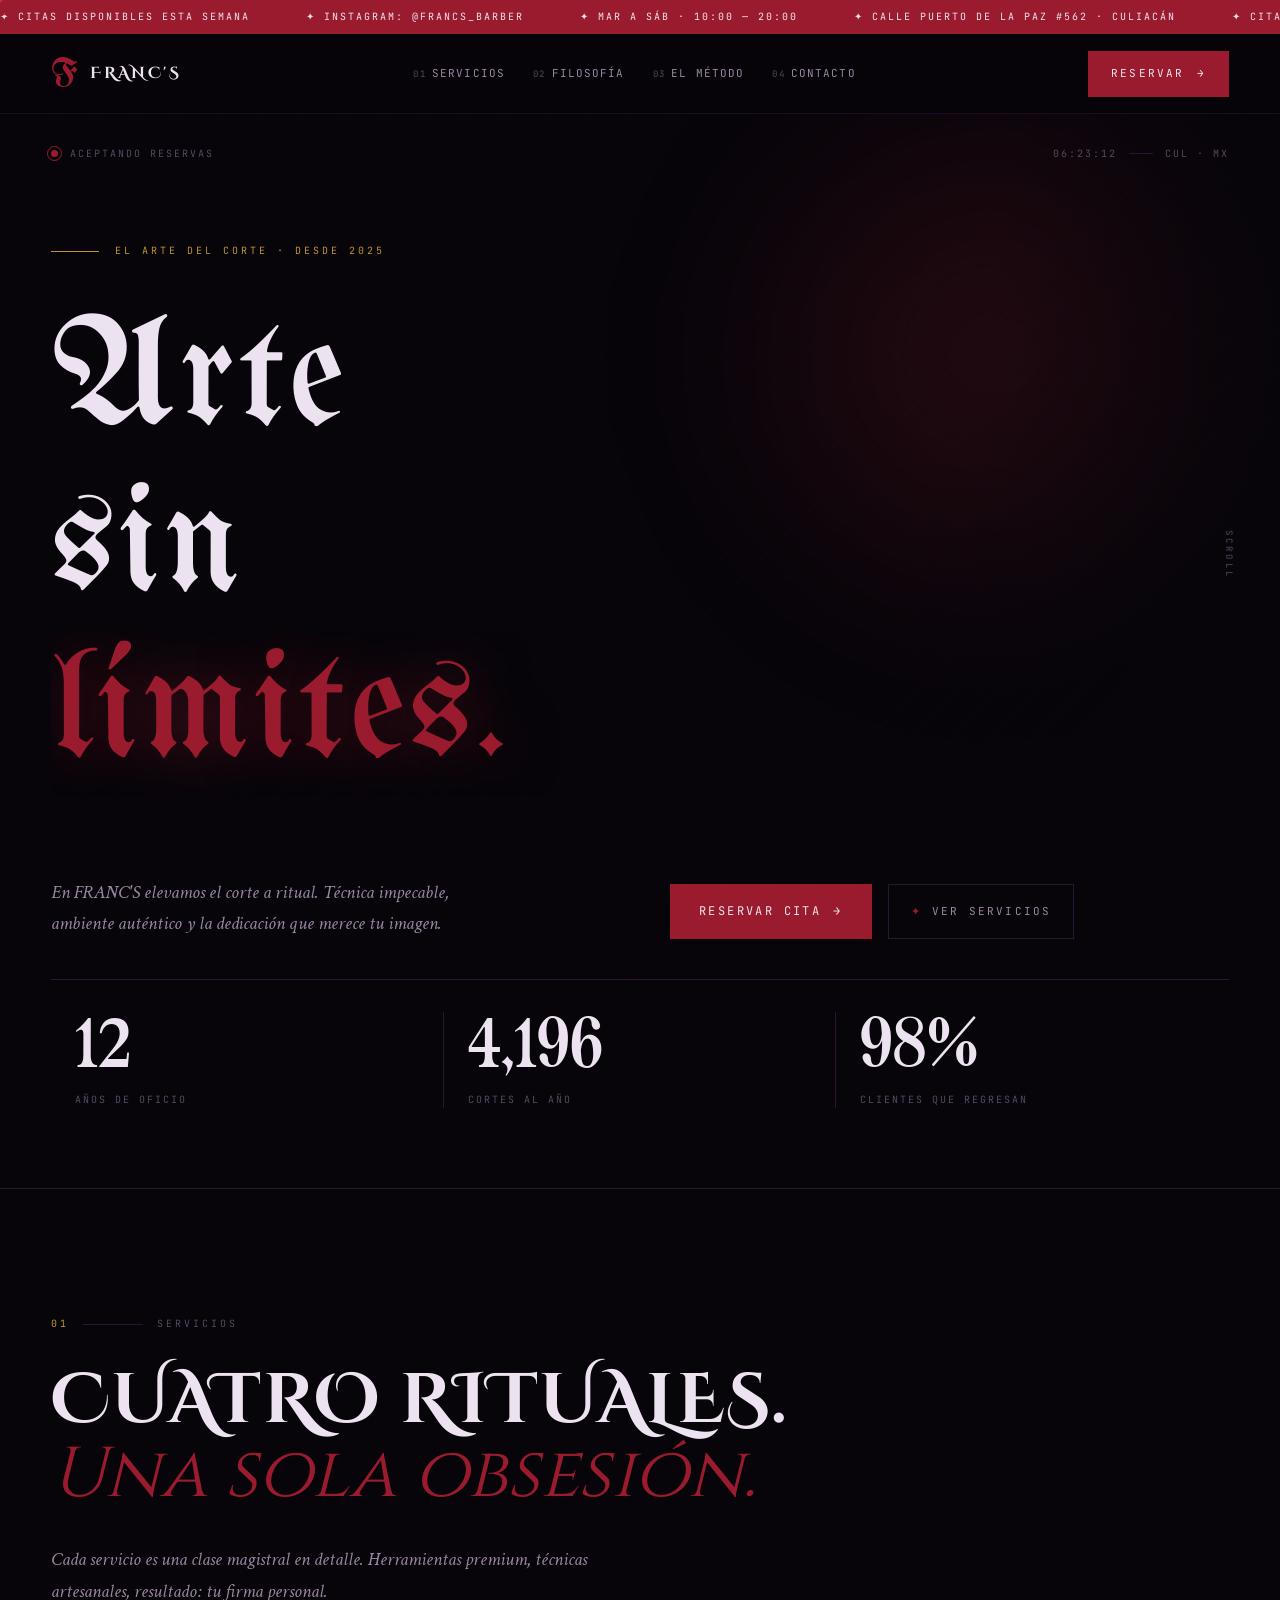
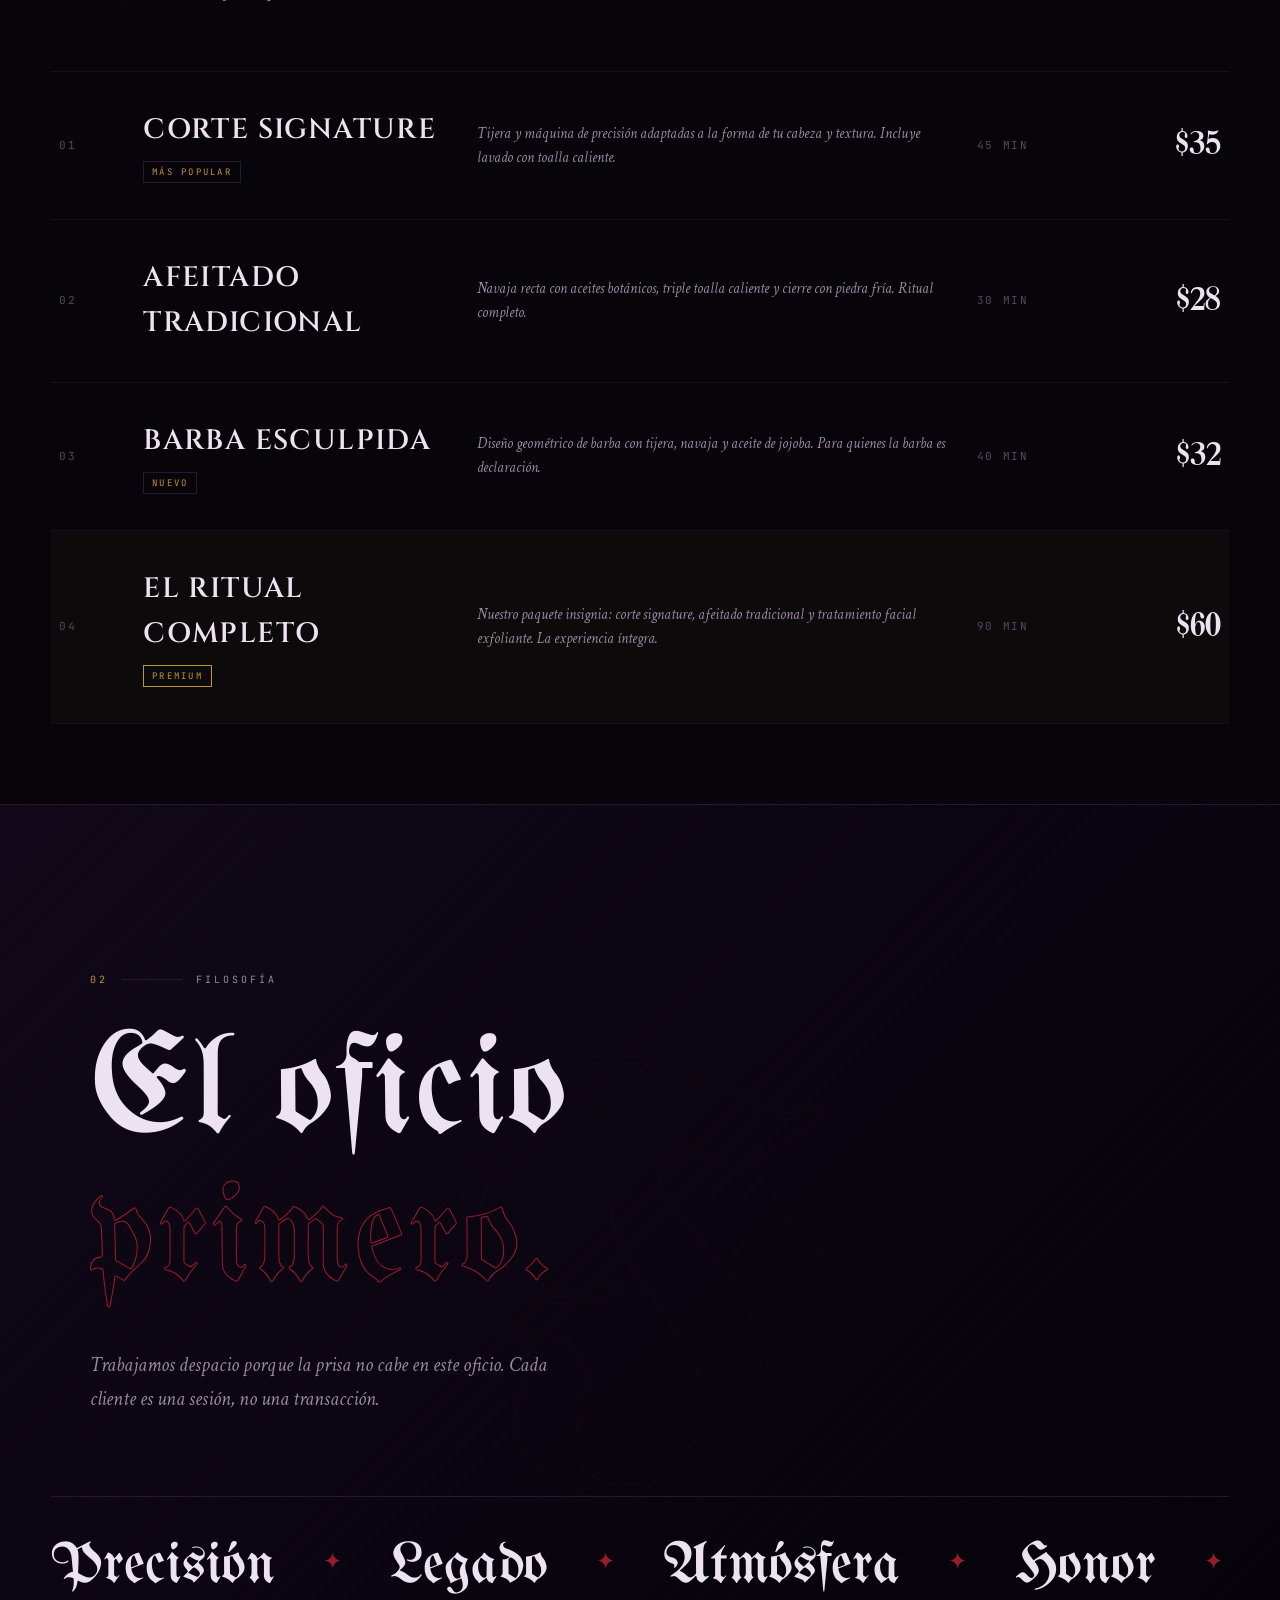
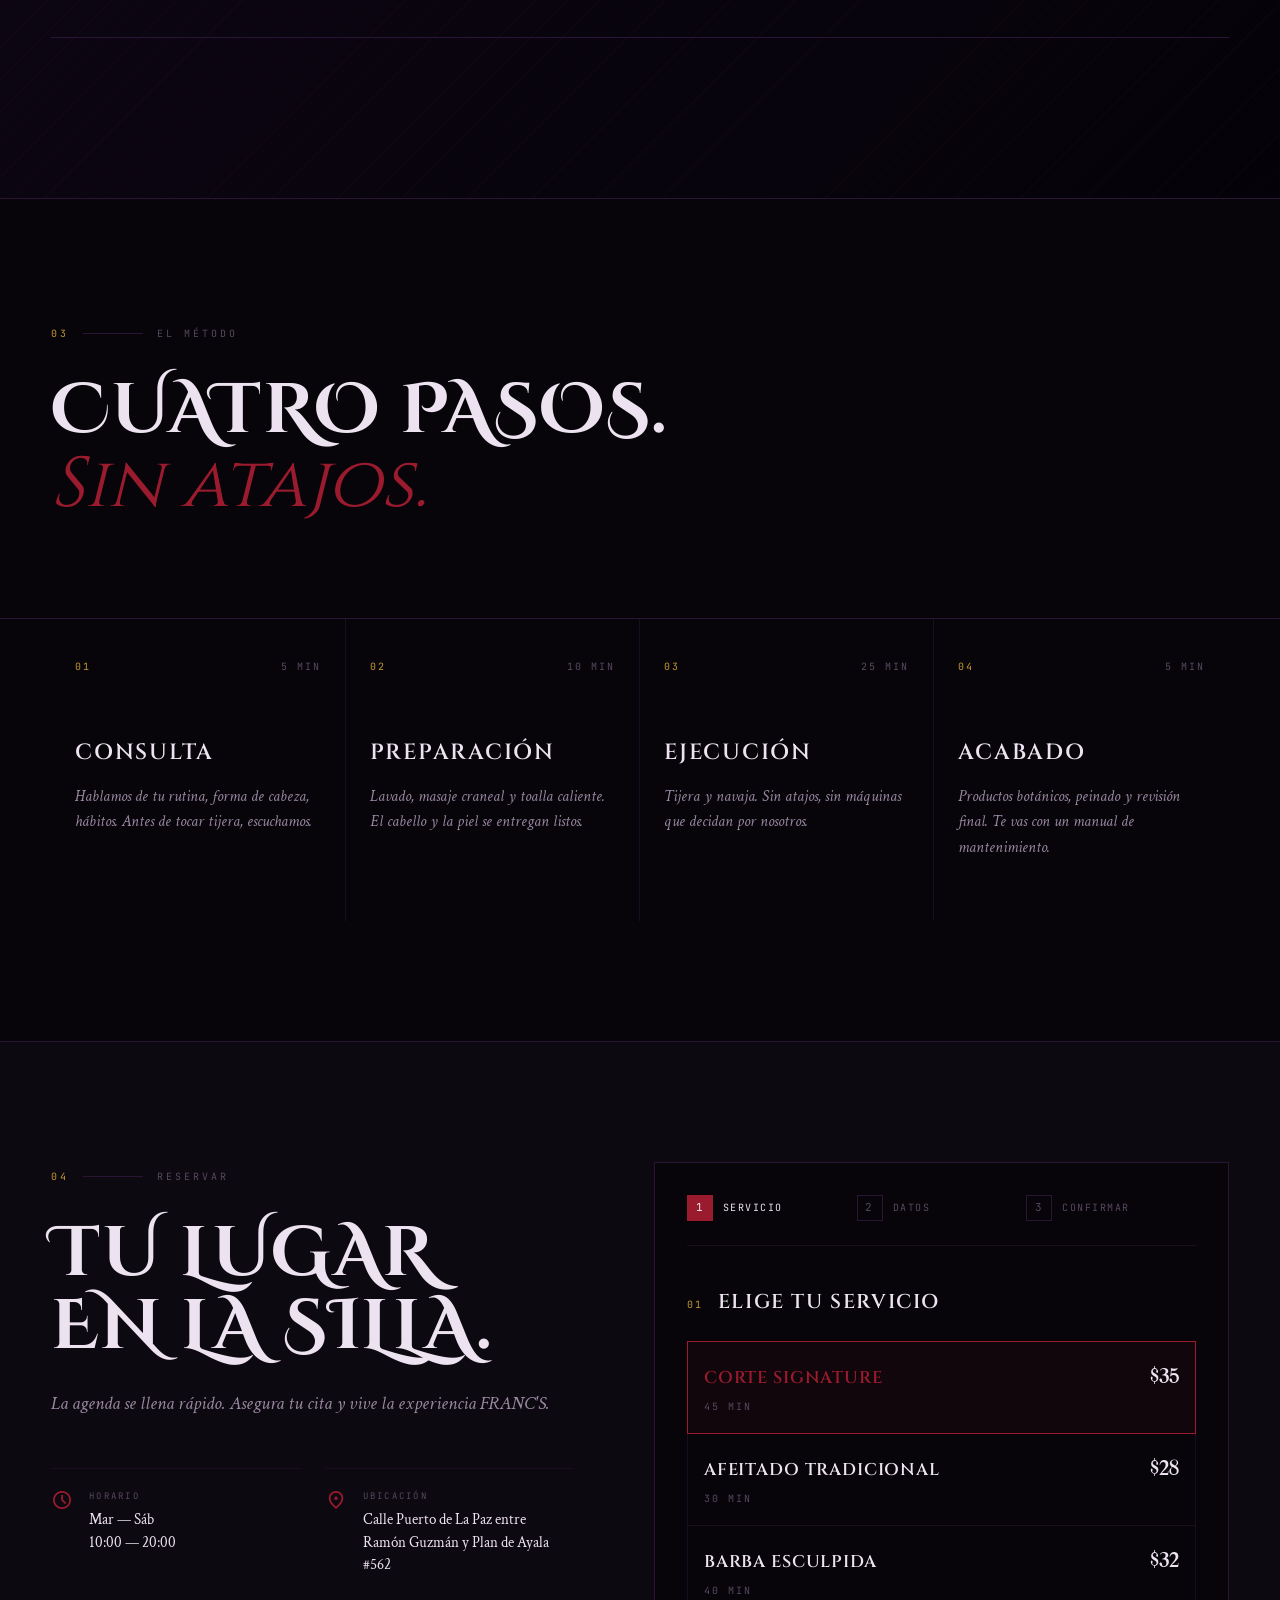
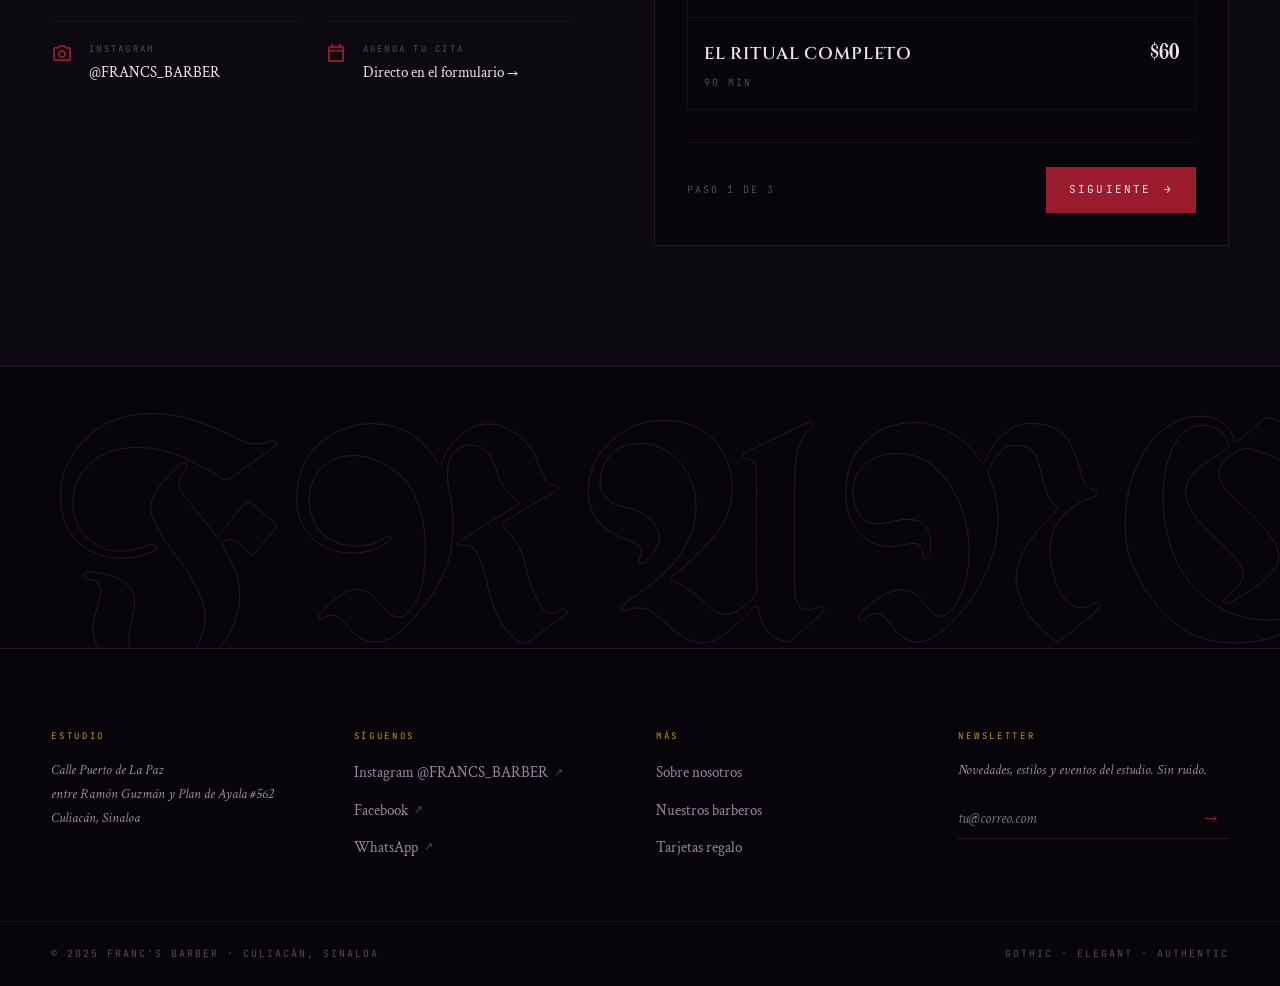
==== commit 66f78cb1: "redisenio" ====
--- a/index.html
+++ b/index.html
@@ -3,35 +3,35 @@
 <head>
   <meta charset="UTF-8" />
   <meta name="viewport" content="width=device-width, initial-scale=1.0" />
-  <title>RITUAL — Barbería de Autor</title>
+  <title>FRANC'S — Barber Shop</title>
   <link rel="preconnect" href="https://fonts.googleapis.com" />
   <link rel="preconnect" href="https://fonts.gstatic.com" crossorigin />
-  <link href="https://fonts.googleapis.com/css2?family=Fraunces:opsz,wght,SOFT,WONK@9..144,300..900,0..100,0..1&family=JetBrains+Mono:wght@300;400;500&family=Inter:wght@300;400;500;600;700&display=swap" rel="stylesheet" />
+  <link href="https://fonts.googleapis.com/css2?family=UnifrakturMaguntia&family=Cinzel+Decorative:wght@400;700;900&family=Cinzel:wght@400;600;700&family=Crimson+Text:ital,wght@0,400;0,600;1,400;1,600&family=JetBrains+Mono:wght@300;400;500&display=swap" rel="stylesheet" />
   <link href="https://fonts.googleapis.com/css2?family=Material+Symbols+Outlined:opsz,wght,FILL,GRAD@24,300,0,0&display=swap" rel="stylesheet" />
   <link rel="stylesheet" href="styles.css" />
 </head>
 <body>
-  <!-- Cursor seguidor -->
   <div class="cursor-dot" id="cursorDot" aria-hidden="true"></div>
   <div class="cursor-ring" id="cursorRing" aria-hidden="true"></div>
 
   <!-- Loader -->
   <div class="loader" id="loader">
+    <div class="loader-emblem">F</div>
     <div class="loader-bar"><span></span></div>
-    <div class="loader-text">RITUAL — EST. MMXXV</div>
+    <div class="loader-text">FRANC'S BARBER — EST. MMXXV</div>
   </div>
 
-  <!-- Marquee superior -->
+  <!-- Ticker -->
   <div class="ticker" aria-hidden="true">
     <div class="ticker-track">
-      <span>★ Reservas abiertas para diciembre</span>
-      <span>★ Nuevo servicio: barba esculpida</span>
-      <span>★ Martes a sábado · 10:00 — 20:00</span>
-      <span>★ Calle Industrial 123 · Distrito Diseño</span>
-      <span>★ Reservas abiertas para diciembre</span>
-      <span>★ Nuevo servicio: barba esculpida</span>
-      <span>★ Martes a sábado · 10:00 — 20:00</span>
-      <span>★ Calle Industrial 123 · Distrito Diseño</span>
+      <span>✦ Citas disponibles esta semana</span>
+      <span>✦ Instagram: @FRANCS_BARBER</span>
+      <span>✦ Mar a Sáb · 10:00 — 20:00</span>
+      <span>✦ Calle Puerto de La Paz #562 · Culiacán</span>
+      <span>✦ Citas disponibles esta semana</span>
+      <span>✦ Instagram: @FRANCS_BARBER</span>
+      <span>✦ Mar a Sáb · 10:00 — 20:00</span>
+      <span>✦ Calle Puerto de La Paz #562 · Culiacán</span>
     </div>
   </div>
 
@@ -39,13 +39,13 @@
   <nav class="nav" id="nav">
     <div class="nav-inner">
       <a href="#top" class="logo" data-magnetic>
-        <span class="logo-mark">◆</span>
-        <span class="logo-text">RITUAL</span>
+        <span class="logo-mark">F</span>
+        <span class="logo-text">FRANC'S</span>
       </a>
       <ul class="nav-links">
         <li><a href="#servicios" class="nav-link"><span class="num">01</span><span>Servicios</span></a></li>
         <li><a href="#filosofia" class="nav-link"><span class="num">02</span><span>Filosofía</span></a></li>
-        <li><a href="#galeria" class="nav-link"><span class="num">03</span><span>Galería</span></a></li>
+        <li><a href="#galeria" class="nav-link"><span class="num">03</span><span>El Método</span></a></li>
         <li><a href="#contacto" class="nav-link"><span class="num">04</span><span>Contacto</span></a></li>
       </ul>
       <a href="#reservar" class="btn-primary" data-magnetic>
@@ -61,8 +61,9 @@
   <!-- Hero -->
   <header class="hero" id="top">
     <div class="hero-bg" aria-hidden="true">
-      <div class="hero-grid"></div>
+      <div class="hero-texture"></div>
       <div class="hero-glow"></div>
+      <div class="hero-vignette"></div>
     </div>
 
     <div class="hero-meta">
@@ -73,7 +74,7 @@
       <div class="meta-row right">
         <span id="clock">--:--:--</span>
         <span class="meta-divider"></span>
-        <span>CDMX</span>
+        <span>CUL · MX</span>
       </div>
     </div>
 
@@ -84,15 +85,15 @@
       </div>
 
       <h1 class="hero-title">
-        <span class="word"><span data-letters="Estilo">Estilo</span></span>
+        <span class="word"><span data-letters="Arte">Arte</span></span>
         <span class="word"><span data-letters="sin">sin</span></span>
-        <span class="word italic"><span data-letters="esfuerzo.">esfuerzo.</span></span>
+        <span class="word accent-word"><span data-letters="límites.">límites.</span></span>
       </h1>
 
       <div class="hero-foot">
         <p class="hero-lede">
-          Reinventamos el ritual del barbero clásico bajo una óptica industrial. Cortes
-          de precisión, atmósfera curada y la búsqueda obsesiva de la perfección minimalista.
+          En FRANC'S elevamos el corte a ritual. Técnica impecable, ambiente
+          auténtico y la dedicación que merece tu imagen.
         </p>
         <div class="hero-actions">
           <a href="#reservar" class="btn-primary lg" data-magnetic>
@@ -100,7 +101,7 @@
             <span class="btn-arrow">→</span>
           </a>
           <a href="#servicios" class="btn-ghost">
-            <span class="play-mark">▸</span>
+            <span class="play-mark">✦</span>
             <span>Ver servicios</span>
           </a>
         </div>
@@ -118,7 +119,7 @@
       </div>
       <div class="stat">
         <div class="stat-num" data-count="98" data-suffix="%">0</div>
-        <div class="stat-label">Reincidencia</div>
+        <div class="stat-label">Clientes que regresan</div>
       </div>
     </div>
 
@@ -141,8 +142,8 @@
         <span class="italic">Una sola obsesión.</span>
       </h2>
       <p class="section-lede reveal">
-        Cada servicio es una clase magistral en detalle. Herramientas premium, técnicas artesanales,
-        resultado: tu firma personal.
+        Cada servicio es una clase magistral en detalle. Herramientas premium,
+        técnicas artesanales, resultado: tu firma personal.
       </p>
     </div>
 
@@ -153,14 +154,11 @@
           <h3>Corte Signature</h3>
           <span class="service-tag">Más popular</span>
         </div>
-        <p class="service-desc">Tijera y máquina de precisión adaptadas a la forma de tu cabeza y textura del cabello. Incluye lavado con toalla caliente.</p>
-        <div class="service-meta">
-          <span>45 min</span>
-        </div>
+        <p class="service-desc">Tijera y máquina de precisión adaptadas a la forma de tu cabeza y textura. Incluye lavado con toalla caliente.</p>
+        <div class="service-meta"><span>45 min</span></div>
         <div class="service-price">$35</div>
         <div class="service-hover" aria-hidden="true">
-          <span>Reservar</span>
-          <span>→</span>
+          <span>Reservar</span><span>→</span>
         </div>
       </article>
 
@@ -170,13 +168,10 @@
           <h3>Afeitado Tradicional</h3>
         </div>
         <p class="service-desc">Navaja recta con aceites botánicos, triple toalla caliente y cierre con piedra fría. Ritual completo.</p>
-        <div class="service-meta">
-          <span>30 min</span>
-        </div>
+        <div class="service-meta"><span>30 min</span></div>
         <div class="service-price">$28</div>
         <div class="service-hover" aria-hidden="true">
-          <span>Reservar</span>
-          <span>→</span>
+          <span>Reservar</span><span>→</span>
         </div>
       </article>
 
@@ -187,13 +182,10 @@
           <span class="service-tag">Nuevo</span>
         </div>
         <p class="service-desc">Diseño geométrico de barba con tijera, navaja y aceite de jojoba. Para quienes la barba es declaración.</p>
-        <div class="service-meta">
-          <span>40 min</span>
-        </div>
+        <div class="service-meta"><span>40 min</span></div>
         <div class="service-price">$32</div>
         <div class="service-hover" aria-hidden="true">
-          <span>Reservar</span>
-          <span>→</span>
+          <span>Reservar</span><span>→</span>
         </div>
       </article>
 
@@ -204,24 +196,21 @@
           <span class="service-tag">Premium</span>
         </div>
         <p class="service-desc">Nuestro paquete insignia: corte signature, afeitado tradicional y tratamiento facial exfoliante. La experiencia íntegra.</p>
-        <div class="service-meta">
-          <span>90 min</span>
-        </div>
+        <div class="service-meta"><span>90 min</span></div>
         <div class="service-price">$60</div>
         <div class="service-hover" aria-hidden="true">
-          <span>Reservar</span>
-          <span>→</span>
+          <span>Reservar</span><span>→</span>
         </div>
       </article>
     </div>
   </section>
 
-  <!-- Filosofía / Visual break -->
+  <!-- Filosofía -->
   <section class="philosophy" id="filosofia">
     <div class="philosophy-bg" aria-hidden="true">
       <div class="placeholder-img">
         <div class="ph-stripes"></div>
-        <div class="ph-label">[ entorno ·  detalle de herramientas ]</div>
+        <div class="ph-letter">F</div>
       </div>
     </div>
     <div class="philosophy-content">
@@ -235,32 +224,32 @@
         <span class="outline">primero.</span>
       </h2>
       <p class="philosophy-lede">
-        Trabajamos despacio porque la prisa no cabe en este oficio. Cada cliente es una sesión,
-        no una transacción.
+        Trabajamos despacio porque la prisa no cabe en este oficio.
+        Cada cliente es una sesión, no una transacción.
       </p>
     </div>
 
     <div class="philosophy-marquee" aria-hidden="true">
       <div class="marquee-track">
-        <span>Precisión</span><span class="diamond">◆</span>
-        <span>Heritage</span><span class="diamond">◆</span>
-        <span>Atmósfera</span><span class="diamond">◆</span>
-        <span>Detalle</span><span class="diamond">◆</span>
-        <span>Precisión</span><span class="diamond">◆</span>
-        <span>Heritage</span><span class="diamond">◆</span>
-        <span>Atmósfera</span><span class="diamond">◆</span>
-        <span>Detalle</span><span class="diamond">◆</span>
+        <span>Precisión</span><span class="diamond">✦</span>
+        <span>Legado</span><span class="diamond">✦</span>
+        <span>Atmósfera</span><span class="diamond">✦</span>
+        <span>Honor</span><span class="diamond">✦</span>
+        <span>Precisión</span><span class="diamond">✦</span>
+        <span>Legado</span><span class="diamond">✦</span>
+        <span>Atmósfera</span><span class="diamond">✦</span>
+        <span>Honor</span><span class="diamond">✦</span>
       </div>
     </div>
   </section>
 
-  <!-- Galería / Process -->
+  <!-- Proceso -->
   <section class="process" id="galeria">
     <div class="section-head">
       <div class="section-label">
         <span class="num">03</span>
         <span class="line"></span>
-        <span>El método</span>
+        <span>El Método</span>
       </div>
       <h2 class="section-title reveal">
         Cuatro pasos.<br />
@@ -318,7 +307,7 @@
           en la silla.
         </h2>
         <p class="section-lede">
-          La agenda se llena rápido. Asegura tu cita y experimenta el estándar industrial moderno.
+          La agenda se llena rápido. Asegura tu cita y vive la experiencia FRANC'S.
         </p>
 
         <div class="info-grid">
@@ -333,21 +322,21 @@
             <span class="material-symbols-outlined">location_on</span>
             <div>
               <div class="info-label">Ubicación</div>
-              <div class="info-value">Calle Industrial 123<br />Distrito Diseño</div>
+              <div class="info-value">Calle Puerto de La Paz entre<br />Ramón Guzmán y Plan de Ayala #562</div>
             </div>
           </div>
           <div class="info-item">
-            <span class="material-symbols-outlined">call</span>
+            <span class="material-symbols-outlined">photo_camera</span>
             <div>
-              <div class="info-label">Teléfono</div>
-              <div class="info-value">+52 55 1234 5678</div>
+              <div class="info-label">Instagram</div>
+              <div class="info-value">@FRANCS_BARBER</div>
             </div>
           </div>
           <div class="info-item">
-            <span class="material-symbols-outlined">mail</span>
+            <span class="material-symbols-outlined">calendar_today</span>
             <div>
-              <div class="info-label">Email</div>
-              <div class="info-value">hola@ritual.mx</div>
+              <div class="info-label">Agenda tu cita</div>
+              <div class="info-value">Directo en el formulario →</div>
             </div>
           </div>
         </div>
@@ -400,7 +389,6 @@
               <span class="opt-meta">90 min</span>
             </label>
           </div>
-
           <div class="form-actions">
             <span class="form-step-label">Paso 1 de 3</span>
             <button type="button" class="btn-primary" data-next>
@@ -416,12 +404,10 @@
             <span class="form-num">02</span>
             <h3>Tus datos</h3>
           </div>
-
           <div class="field">
             <label>Nombre completo</label>
             <input type="text" name="name" placeholder="Juan Pérez" required />
           </div>
-
           <div class="field-row">
             <div class="field">
               <label>Fecha</label>
@@ -440,17 +426,14 @@
               </select>
             </div>
           </div>
-
           <div class="field">
             <label>Teléfono</label>
-            <input type="tel" name="phone" placeholder="+52 55 0000 0000" />
-          </div>
-
+            <input type="tel" name="phone" placeholder="+52 667 000 0000" />
+          </div>
           <div class="field">
             <label>Notas (opcional)</label>
             <textarea name="notes" rows="3" placeholder="Preferencias, alergias o detalles a considerar"></textarea>
           </div>
-
           <div class="form-actions">
             <button type="button" class="btn-ghost" data-prev>
               <span class="btn-arrow back">←</span>
@@ -469,7 +452,6 @@
             <span class="form-num">03</span>
             <h3>Resumen</h3>
           </div>
-
           <dl class="summary">
             <div class="summary-row">
               <dt>Servicio</dt>
@@ -492,7 +474,6 @@
               <dd id="sumTotal">$0</dd>
             </div>
           </dl>
-
           <div class="form-actions">
             <button type="button" class="btn-ghost" data-prev>
               <span class="btn-arrow back">←</span>
@@ -503,11 +484,10 @@
               <span class="btn-arrow">→</span>
             </button>
           </div>
-
           <div class="form-success" id="formSuccess">
-            <span class="success-mark">✓</span>
+            <span class="success-mark">✦</span>
             <h4>Cita confirmada</h4>
-            <p>Te enviamos los detalles a tu correo. Nos vemos pronto.</p>
+            <p>Te esperamos en FRANC'S. Nos vemos pronto.</p>
           </div>
         </div>
       </form>
@@ -516,19 +496,19 @@
 
   <!-- Footer -->
   <footer class="footer" id="contacto">
-    <div class="footer-mega" aria-hidden="true">RITUAL</div>
+    <div class="footer-mega" aria-hidden="true">FRANC'S</div>
 
     <div class="footer-grid">
       <div class="foot-col">
         <div class="foot-label">Estudio</div>
-        <p>Calle Industrial 123<br />Distrito Diseño<br />CDMX 06140</p>
+        <p>Calle Puerto de La Paz<br />entre Ramón Guzmán y Plan de Ayala #562<br />Culiacán, Sinaloa</p>
       </div>
       <div class="foot-col">
         <div class="foot-label">Síguenos</div>
         <ul class="foot-links">
-          <li><a href="#">Instagram <span>↗</span></a></li>
-          <li><a href="#">Pinterest <span>↗</span></a></li>
-          <li><a href="#">Spotify <span>↗</span></a></li>
+          <li><a href="#">Instagram @FRANCS_BARBER <span>↗</span></a></li>
+          <li><a href="#">Facebook <span>↗</span></a></li>
+          <li><a href="#">WhatsApp <span>↗</span></a></li>
         </ul>
       </div>
       <div class="foot-col">
@@ -541,18 +521,18 @@
       </div>
       <div class="foot-col">
         <div class="foot-label">Newsletter</div>
-        <p>Estilos, eventos del estudio y rituales nuevos. Sin ruido.</p>
+        <p>Novedades, estilos y eventos del estudio. Sin ruido.</p>
         <form class="news-form" onsubmit="event.preventDefault(); this.querySelector('input').value=''; this.querySelector('.news-ok').classList.add('show')">
           <input type="email" placeholder="tu@correo.com" required />
           <button type="submit" aria-label="Suscribirse">→</button>
-          <span class="news-ok">Recibido ✓</span>
+          <span class="news-ok">Recibido ✦</span>
         </form>
       </div>
     </div>
 
     <div class="footer-base">
-      <span>© 2025 RITUAL · Hecho con obsesión en CDMX</span>
-      <span>v1.0 — Diseño industrial moderno</span>
+      <span>© 2025 FRANC'S BARBER · Culiacán, Sinaloa</span>
+      <span>Gothic · Elegant · Authentic</span>
     </div>
   </footer>
 
--- a/styles.css
+++ b/styles.css
@@ -1,29 +1,29 @@
 /* ============================================
-   RITUAL — Barbería de Autor
-   Stylesheet: industrial moderno, oscuro
+   FRANC'S — Barber Shop
+   Gothic Alternative — Dark, Elegant, Brutal
    ============================================ */
 
 :root {
-  /* Paleta */
-  --bg: #0e0d10;
-  --bg-elev: #15141a;
-  --bg-elev-2: #1c1a22;
-  --line: #2a2730;
-  --line-strong: #3a3640;
-  --fg: #f1ecf5;
-  --fg-dim: #a39daf;
-  --fg-mute: #6b6577;
-
-  --accent: #cfbcff;       /* lila eléctrico */
-  --accent-warm: #e7c365;  /* dorado cálido */
-  --accent-glow: oklch(82% 0.12 295);
-
-  /* Tipografía */
-  --f-display: "Fraunces", "Times New Roman", serif;
-  --f-sans: "Inter", system-ui, sans-serif;
-  --f-mono: "JetBrains Mono", ui-monospace, monospace;
-
-  /* Espaciado */
+  --bg:          #07050a;
+  --bg-elev:     #0d0910;
+  --bg-elev-2:   #130c18;
+  --line:        #1a0d1f;
+  --line-strong: #2b1535;
+  --fg:          #ede3f0;
+  --fg-dim:      #9a88a2;
+  --fg-mute:     #574860;
+
+  --accent:       #9b1b2e;
+  --accent-light: #c9263f;
+  --accent-warm:  #c09432;
+  --accent-glow:  rgba(155, 27, 46, 0.35);
+
+  --f-gothic:  "UnifrakturMaguntia", "Times New Roman", serif;
+  --f-display: "Cinzel Decorative", "Times New Roman", serif;
+  --f-heading: "Cinzel", "Times New Roman", serif;
+  --f-body:    "Crimson Text", Georgia, serif;
+  --f-mono:    "JetBrains Mono", ui-monospace, monospace;
+
   --pad-x: clamp(20px, 4vw, 64px);
 }
 
@@ -31,11 +31,11 @@
 *, *::before, *::after { box-sizing: border-box; margin: 0; padding: 0; }
 html { scroll-behavior: smooth; }
 body {
-  font-family: var(--f-sans);
+  font-family: var(--f-body);
   background: var(--bg);
   color: var(--fg);
-  line-height: 1.5;
-  font-weight: 400;
+  line-height: 1.6;
+  font-size: 17px;
   -webkit-font-smoothing: antialiased;
   overflow-x: hidden;
   cursor: none;
@@ -45,38 +45,36 @@
 img { max-width: 100%; display: block; }
 ul { list-style: none; }
 
-/* Selección */
-::selection { background: var(--accent); color: var(--bg); }
-
-/* Scrollbar */
-::-webkit-scrollbar { width: 8px; }
+::selection { background: var(--accent); color: var(--fg); }
+
+::-webkit-scrollbar { width: 6px; }
 ::-webkit-scrollbar-track { background: var(--bg); }
-::-webkit-scrollbar-thumb { background: var(--line-strong); border-radius: 4px; }
-::-webkit-scrollbar-thumb:hover { background: var(--accent); }
+::-webkit-scrollbar-thumb { background: var(--accent); border-radius: 0; }
+::-webkit-scrollbar-thumb:hover { background: var(--accent-light); }
 
 /* ============== Cursor ============== */
 .cursor-dot, .cursor-ring {
-  position: fixed;
-  top: 0; left: 0;
-  pointer-events: none;
-  z-index: 9999;
+  position: fixed; top: 0; left: 0;
+  pointer-events: none; z-index: 9999;
   transform: translate(-50%, -50%);
   transition: opacity .2s;
 }
 .cursor-dot {
-  width: 6px; height: 6px;
-  background: var(--accent);
+  width: 5px; height: 5px;
+  background: var(--accent-light);
   border-radius: 50%;
-  mix-blend-mode: difference;
 }
 .cursor-ring {
-  width: 36px; height: 36px;
+  width: 32px; height: 32px;
   border: 1px solid var(--accent);
   border-radius: 50%;
   transition: width .25s, height .25s, transform .15s ease-out, border-color .25s;
-  transform: translate(-50%, -50%);
-}
-.cursor-ring.hover { width: 64px; height: 64px; background: rgba(207, 188, 255, 0.08); }
+}
+.cursor-ring.hover {
+  width: 56px; height: 56px;
+  background: rgba(155, 27, 46, 0.08);
+  border-color: var(--accent-light);
+}
 @media (max-width: 900px), (pointer: coarse) {
   .cursor-dot, .cursor-ring { display: none; }
   body, button, a { cursor: auto; }
@@ -87,31 +85,40 @@
   position: fixed; inset: 0;
   background: var(--bg);
   z-index: 10000;
-  display: flex;
-  flex-direction: column;
-  align-items: center;
-  justify-content: center;
-  gap: 24px;
-  transition: opacity .6s ease, visibility .6s ease;
+  display: flex; flex-direction: column;
+  align-items: center; justify-content: center;
+  gap: 28px;
+  transition: opacity .7s ease, visibility .7s ease;
 }
 .loader.done { opacity: 0; visibility: hidden; }
+.loader-emblem {
+  font-family: var(--f-gothic);
+  font-size: 72px;
+  color: var(--accent);
+  line-height: 1;
+  animation: emblemFlicker 1.4s ease-in-out infinite;
+  text-shadow: 0 0 40px var(--accent-glow);
+}
+@keyframes emblemFlicker {
+  0%, 100% { opacity: .4; transform: scale(.95); }
+  50%       { opacity: 1;  transform: scale(1.05); }
+}
 .loader-bar {
-  width: 240px; height: 1px;
-  background: var(--line);
+  width: 200px; height: 1px;
+  background: var(--line-strong);
   overflow: hidden;
 }
 .loader-bar span {
-  display: block;
-  height: 100%;
-  width: 0;
+  display: block; height: 100%; width: 0;
   background: var(--accent);
-  animation: load 1.4s ease forwards;
+  animation: load 1.5s ease forwards;
+  box-shadow: 0 0 8px var(--accent);
 }
 @keyframes load { to { width: 100%; } }
 .loader-text {
   font-family: var(--f-mono);
-  font-size: 11px;
-  letter-spacing: .3em;
+  font-size: 10px;
+  letter-spacing: .35em;
   color: var(--fg-mute);
   text-transform: uppercase;
 }
@@ -120,1082 +127,801 @@
 .ticker {
   position: relative;
   background: var(--accent);
-  color: var(--bg);
-  padding: 8px 0;
+  color: var(--fg);
+  padding: 9px 0;
   overflow: hidden;
-  font-family: var(--f-mono);
-  font-size: 11px;
-  letter-spacing: .15em;
-  text-transform: uppercase;
-  border-bottom: 1px solid #000;
-}
-.ticker-track {
-  display: flex;
-  gap: 48px;
-  white-space: nowrap;
-  animation: ticker 40s linear infinite;
-  width: max-content;
-}
-@keyframes ticker {
-  to { transform: translateX(-50%); }
-}
-
-/* ============== Nav ============== */
-.nav {
-  position: sticky;
-  top: 0;
-  z-index: 100;
-  background: rgba(14, 13, 16, 0.7);
-  backdrop-filter: blur(20px);
-  border-bottom: 1px solid var(--line);
-  transition: background .3s, border-color .3s;
-}
-.nav.scrolled {
-  background: rgba(14, 13, 16, 0.92);
-}
-.nav-inner {
-  max-width: 1440px;
-  margin: 0 auto;
-  padding: 18px var(--pad-x);
-  display: flex;
-  align-items: center;
-  justify-content: space-between;
-  gap: 32px;
-}
-.logo {
-  display: flex;
-  align-items: center;
-  gap: 10px;
-  font-family: var(--f-display);
-  font-size: 22px;
-  font-weight: 600;
-  letter-spacing: -0.01em;
-}
-.logo-mark {
-  font-size: 14px;
-  color: var(--accent);
-  transform: translateY(-1px);
-  transition: transform .4s, color .3s;
-}
-.logo:hover .logo-mark { transform: translateY(-1px) rotate(180deg); color: var(--accent-warm); }
-
-.nav-links {
-  display: flex;
-  gap: 28px;
-}
-.nav-link {
-  display: inline-flex;
-  align-items: baseline;
-  gap: 6px;
-  font-size: 13px;
-  font-weight: 500;
-  color: var(--fg-dim);
-  position: relative;
-  padding: 6px 0;
-  transition: color .25s;
-}
-.nav-link .num {
-  font-family: var(--f-mono);
-  font-size: 10px;
-  color: var(--fg-mute);
-  letter-spacing: .1em;
-}
-.nav-link::after {
-  content: "";
-  position: absolute;
-  inset: auto 0 0 0;
-  height: 1px;
-  background: var(--accent);
-  transform: scaleX(0);
-  transform-origin: right;
-  transition: transform .35s ease;
-}
-.nav-link:hover { color: var(--fg); }
-.nav-link:hover::after { transform: scaleX(1); transform-origin: left; }
-
-@media (max-width: 900px) { .nav-links { display: none; } }
-
-.nav-toggle {
-  display: none;
-  width: 40px; height: 40px;
-  flex-direction: column;
-  gap: 5px;
-  align-items: center;
-  justify-content: center;
-}
-.nav-toggle span {
-  display: block;
-  width: 22px; height: 1px;
-  background: var(--fg);
-}
-@media (max-width: 900px) {
-  .nav-toggle { display: flex; }
-  .btn-primary.desktop-only { display: none; }
-}
-
-/* ============== Botones ============== */
-.btn-primary {
-  display: inline-flex;
-  align-items: center;
-  gap: 12px;
-  padding: 14px 22px;
-  background: var(--fg);
-  color: var(--bg);
-  font-family: var(--f-mono);
-  font-size: 11px;
-  letter-spacing: .15em;
-  text-transform: uppercase;
-  font-weight: 500;
-  border-radius: 0;
-  transition: all .3s ease;
-  position: relative;
-  overflow: hidden;
-}
-.btn-primary::before {
-  content: "";
-  position: absolute;
-  inset: 0;
-  background: var(--accent);
-  transform: translateY(101%);
-  transition: transform .35s ease;
-}
-.btn-primary > * { position: relative; z-index: 1; }
-.btn-primary:hover::before { transform: translateY(0); }
-.btn-primary:hover { color: var(--bg); }
-.btn-primary.lg { padding: 18px 28px; font-size: 12px; }
-
-.btn-arrow { display: inline-block; transition: transform .3s; }
-.btn-primary:hover .btn-arrow { transform: translateX(6px); }
-.btn-arrow.back { transform: rotate(0); }
-.btn-ghost:hover .btn-arrow.back { transform: translateX(-6px); }
-
-.btn-ghost {
-  display: inline-flex;
-  align-items: center;
-  gap: 10px;
-  padding: 14px 22px;
-  border: 1px solid var(--line-strong);
-  color: var(--fg-dim);
-  font-family: var(--f-mono);
-  font-size: 11px;
-  letter-spacing: .15em;
-  text-transform: uppercase;
-  transition: all .3s;
-}
-.btn-ghost:hover { border-color: var(--accent); color: var(--fg); }
-.btn-ghost .play-mark { color: var(--accent); }
-
-/* ============== Hero ============== */
-.hero {
-  position: relative;
-  min-height: 100vh;
-  padding: 0 var(--pad-x) 80px;
-  display: grid;
-  grid-template-rows: auto 1fr auto;
-  overflow: hidden;
-}
-.hero-bg {
-  position: absolute;
-  inset: 0;
-  z-index: 0;
-}
-.hero-grid {
-  position: absolute; inset: 0;
-  background-image:
-    linear-gradient(var(--line) 1px, transparent 1px),
-    linear-gradient(90deg, var(--line) 1px, transparent 1px);
-  background-size: 80px 80px;
-  opacity: .25;
-  mask-image: radial-gradient(ellipse at 50% 40%, #000 0%, transparent 75%);
-}
-.hero-glow {
-  position: absolute;
-  width: 800px; height: 800px;
-  left: 60%; top: 30%;
-  background: radial-gradient(circle, var(--accent-glow) 0%, transparent 60%);
-  filter: blur(80px);
-  opacity: .15;
-  animation: float 12s ease-in-out infinite;
-}
-@keyframes float {
-  0%,100% { transform: translate(0,0); }
-  50% { transform: translate(-40px, 40px); }
-}
-
-.hero-meta {
-  position: relative;
-  z-index: 2;
-  padding: 32px 0;
-  display: flex;
-  justify-content: space-between;
-  font-family: var(--f-mono);
-  font-size: 11px;
-  color: var(--fg-mute);
-  letter-spacing: .15em;
-  text-transform: uppercase;
-}
-.meta-row {
-  display: flex;
-  align-items: center;
-  gap: 12px;
-}
-.meta-divider {
-  width: 24px;
-  height: 1px;
-  background: var(--line-strong);
-}
-.dot-pulse {
-  width: 8px; height: 8px;
-  background: var(--accent);
-  border-radius: 50%;
-  position: relative;
-}
-.dot-pulse::after {
-  content: ""; position: absolute; inset: -4px;
-  border: 1px solid var(--accent);
-  border-radius: 50%;
-  animation: pulse 2s infinite;
-}
-@keyframes pulse {
-  0% { transform: scale(.8); opacity: 1; }
-  100% { transform: scale(2); opacity: 0; }
-}
-
-.hero-content {
-  position: relative;
-  z-index: 2;
-  align-self: center;
-  padding: 40px 0;
-  max-width: 1180px;
-}
-.hero-tagline {
-  display: inline-flex;
-  align-items: center;
-  gap: 16px;
-  font-family: var(--f-mono);
-  font-size: 11px;
-  letter-spacing: .25em;
-  text-transform: uppercase;
-  color: var(--accent);
-  margin-bottom: 40px;
-}
-.tag-line {
-  display: inline-block;
-  width: 48px;
-  height: 1px;
-  background: var(--accent);
-}
-.hero-title {
-  font-family: var(--f-display);
-  font-weight: 300;
-  font-size: clamp(64px, 13vw, 220px);
-  line-height: .92;
-  letter-spacing: -0.04em;
-  margin-bottom: 80px;
-}
-.hero-title .word {
-  display: block;
-  overflow: hidden;
-}
-.hero-title .word > span {
-  display: inline-block;
-  transform: translateY(110%);
-  animation: rise 1s cubic-bezier(.2,.8,.2,1) forwards;
-}
-.hero-title .word:nth-child(1) > span { animation-delay: .1s; }
-.hero-title .word:nth-child(2) > span { animation-delay: .25s; }
-.hero-title .word:nth-child(3) > span { animation-delay: .4s; }
-.hero-title .italic {
-  font-style: italic;
-  font-variation-settings: "SOFT" 100;
-  color: var(--accent);
-}
-@keyframes rise { to { transform: translateY(0); } }
-
-.hero-foot {
-  display: grid;
-  grid-template-columns: 1fr 1fr;
-  gap: 60px;
-  align-items: end;
-}
-@media (max-width: 800px) {
-  .hero-foot { grid-template-columns: 1fr; gap: 32px; }
-}
-.hero-lede {
-  font-size: 17px;
-  color: var(--fg-dim);
-  max-width: 460px;
-  line-height: 1.6;
-}
-.hero-actions {
-  display: flex;
-  gap: 16px;
-  flex-wrap: wrap;
-}
-
-.hero-stats {
-  position: relative;
-  z-index: 2;
-  display: grid;
-  grid-template-columns: repeat(3, 1fr);
-  border-top: 1px solid var(--line);
-  padding-top: 32px;
-}
-.stat {
-  border-right: 1px solid var(--line);
-  padding: 0 24px;
-}
-.stat:last-child { border-right: 0; }
-.stat-num {
-  font-family: var(--f-display);
-  font-size: clamp(40px, 6vw, 72px);
-  font-weight: 300;
-  line-height: 1;
-  letter-spacing: -0.02em;
-  margin-bottom: 8px;
-}
-.stat-label {
-  font-family: var(--f-mono);
-  font-size: 11px;
-  letter-spacing: .15em;
-  text-transform: uppercase;
-  color: var(--fg-mute);
-}
-@media (max-width: 700px) {
-  .hero-stats { grid-template-columns: 1fr; gap: 16px; }
-  .stat { border-right: 0; border-bottom: 1px solid var(--line); padding: 16px 0; }
-}
-
-.hero-scroll {
-  position: absolute;
-  right: var(--pad-x);
-  top: 50%;
-  transform: translateY(-50%) rotate(90deg);
-  transform-origin: right center;
-  display: flex;
-  align-items: center;
-  gap: 12px;
-  font-family: var(--f-mono);
-  font-size: 10px;
-  letter-spacing: .3em;
-  text-transform: uppercase;
-  color: var(--fg-mute);
-  z-index: 2;
-}
-.scroll-line {
-  display: inline-block;
-  width: 60px;
-  height: 1px;
-  background: linear-gradient(to right, var(--accent), transparent);
-  position: relative;
-  overflow: hidden;
-}
-.scroll-line::after {
-  content: "";
-  position: absolute;
-  inset: 0;
-  background: var(--bg);
-  animation: scrollLine 2s infinite;
-}
-@keyframes scrollLine {
-  0% { transform: translateX(-100%); }
-  100% { transform: translateX(100%); }
-}
-@media (max-width: 1100px) { .hero-scroll { display: none; } }
-
-/* ============== Section Heads ============== */
-.section-head {
-  max-width: 1440px;
-  margin: 0 auto;
-  padding: 120px var(--pad-x) 64px;
-}
-.section-label {
-  display: inline-flex;
-  align-items: center;
-  gap: 14px;
-  font-family: var(--f-mono);
-  font-size: 11px;
-  letter-spacing: .25em;
-  text-transform: uppercase;
-  color: var(--fg-mute);
-  margin-bottom: 32px;
-}
-.section-label.light { color: rgba(255,255,255,.7); }
-.section-label .num { color: var(--accent); }
-.section-label .line {
-  width: 60px;
-  height: 1px;
-  background: var(--line-strong);
-}
-.section-title {
-  font-family: var(--f-display);
-  font-size: clamp(40px, 6.5vw, 96px);
-  font-weight: 300;
-  line-height: 1;
-  letter-spacing: -0.03em;
-  max-width: 1100px;
-  margin-bottom: 32px;
-}
-.section-title .italic {
-  font-style: italic;
-  color: var(--fg-dim);
-  font-variation-settings: "SOFT" 100;
-}
-.section-lede {
-  font-size: 17px;
-  color: var(--fg-dim);
-  max-width: 560px;
-  line-height: 1.6;
-}
-
-/* ============== Services list ============== */
-.services {
-  background: var(--bg);
-  border-top: 1px solid var(--line);
-}
-.services-list {
-  max-width: 1440px;
-  margin: 0 auto;
-  padding: 0 var(--pad-x) 80px;
-}
-.service {
-  display: grid;
-  grid-template-columns: 60px 1.3fr 2fr 100px 120px;
-  align-items: center;
-  gap: 24px;
-  padding: 36px 8px;
-  border-top: 1px solid var(--line);
-  position: relative;
-  cursor: none;
-  transition: padding .4s ease, background .4s ease;
-}
-.service:last-child { border-bottom: 1px solid var(--line); }
-.service::before {
-  content: "";
-  position: absolute;
-  left: 0; top: 0; bottom: 0;
-  width: 0;
-  background: var(--accent);
-  transition: width .4s ease;
-}
-.service:hover {
-  padding-left: 28px;
-  background: rgba(207, 188, 255, 0.02);
-}
-.service:hover::before { width: 3px; }
-.service:hover .service-hover { opacity: 1; transform: translateX(0); }
-
-.service-num {
-  font-family: var(--f-mono);
-  font-size: 12px;
-  color: var(--fg-mute);
-  letter-spacing: .1em;
-}
-.service-name {
-  display: flex;
-  flex-direction: column;
-  gap: 6px;
-}
-.service-name h3 {
-  font-family: var(--f-display);
-  font-size: clamp(22px, 2.4vw, 32px);
-  font-weight: 400;
-  letter-spacing: -0.01em;
-  transition: color .3s;
-}
-.service:hover .service-name h3 { color: var(--accent); }
-.service-tag {
   font-family: var(--f-mono);
   font-size: 10px;
   letter-spacing: .2em;
   text-transform: uppercase;
+  border-bottom: 1px solid #000;
+}
+.ticker-track {
+  display: flex; gap: 56px;
+  white-space: nowrap;
+  animation: ticker 40s linear infinite;
+  width: max-content;
+}
+@keyframes ticker { to { transform: translateX(-50%); } }
+
+/* ============== Nav ============== */
+.nav {
+  position: sticky; top: 0; z-index: 100;
+  background: rgba(7, 5, 10, 0.75);
+  backdrop-filter: blur(24px);
+  border-bottom: 1px solid var(--line);
+  transition: background .3s, border-color .3s;
+}
+.nav.scrolled {
+  background: rgba(7, 5, 10, 0.95);
+  border-bottom-color: var(--line-strong);
+}
+.nav-inner {
+  max-width: 1440px; margin: 0 auto;
+  padding: 16px var(--pad-x);
+  display: flex; align-items: center;
+  justify-content: space-between; gap: 32px;
+}
+.logo {
+  display: flex; align-items: center; gap: 12px;
+}
+.logo-mark {
+  font-family: var(--f-gothic);
+  font-size: 36px;
+  color: var(--accent);
+  line-height: 1;
+  transition: color .3s, text-shadow .3s;
+  text-shadow: 0 0 20px rgba(155, 27, 46, 0);
+}
+.logo:hover .logo-mark {
+  color: var(--accent-light);
+  text-shadow: 0 0 20px var(--accent-glow);
+}
+.logo-text {
+  font-family: var(--f-display);
+  font-size: 16px;
+  font-weight: 700;
+  letter-spacing: .15em;
+  text-transform: uppercase;
+  color: var(--fg);
+}
+
+.nav-links { display: flex; gap: 28px; }
+.nav-link {
+  display: inline-flex; align-items: baseline; gap: 6px;
+  font-family: var(--f-mono); font-size: 11px; font-weight: 400;
+  letter-spacing: .1em; text-transform: uppercase;
+  color: var(--fg-dim);
+  position: relative; padding: 6px 0;
+  transition: color .25s;
+}
+.nav-link .num {
+  font-size: 9px; color: var(--fg-mute); letter-spacing: .15em;
+}
+.nav-link::after {
+  content: ""; position: absolute; inset: auto 0 0 0;
+  height: 1px; background: var(--accent);
+  transform: scaleX(0); transform-origin: right;
+  transition: transform .35s ease;
+}
+.nav-link:hover { color: var(--fg); }
+.nav-link:hover::after { transform: scaleX(1); transform-origin: left; }
+@media (max-width: 900px) { .nav-links { display: none; } }
+
+.nav-toggle {
+  display: none; width: 40px; height: 40px;
+  flex-direction: column; gap: 5px;
+  align-items: center; justify-content: center;
+}
+.nav-toggle span {
+  display: block; width: 22px; height: 1px;
+  background: var(--fg);
+}
+@media (max-width: 900px) {
+  .nav-toggle { display: flex; }
+}
+
+/* ============== Buttons ============== */
+.btn-primary {
+  display: inline-flex; align-items: center; gap: 12px;
+  padding: 13px 22px;
+  background: var(--accent); color: var(--fg);
+  font-family: var(--f-mono); font-size: 11px;
+  letter-spacing: .2em; text-transform: uppercase;
+  border: 1px solid var(--accent);
+  border-radius: 0;
+  transition: all .3s ease;
+  position: relative; overflow: hidden;
+}
+.btn-primary::before {
+  content: ""; position: absolute; inset: 0;
+  background: var(--accent-light);
+  transform: translateY(101%); transition: transform .35s ease;
+}
+.btn-primary > * { position: relative; z-index: 1; }
+.btn-primary:hover::before { transform: translateY(0); }
+.btn-primary:hover { border-color: var(--accent-light); }
+.btn-primary.lg { padding: 17px 28px; font-size: 12px; }
+
+.btn-arrow { display: inline-block; transition: transform .3s; }
+.btn-primary:hover .btn-arrow { transform: translateX(5px); }
+.btn-arrow.back { transform: rotate(0); }
+.btn-ghost:hover .btn-arrow.back { transform: translateX(-5px); }
+
+.btn-ghost {
+  display: inline-flex; align-items: center; gap: 10px;
+  padding: 13px 22px;
+  border: 1px solid var(--line-strong);
+  color: var(--fg-dim);
+  font-family: var(--f-mono); font-size: 11px;
+  letter-spacing: .2em; text-transform: uppercase;
+  transition: all .3s;
+}
+.btn-ghost:hover { border-color: var(--accent); color: var(--fg); }
+.btn-ghost .play-mark { color: var(--accent); }
+
+/* ============== Hero ============== */
+.hero {
+  position: relative; min-height: 100vh;
+  padding: 0 var(--pad-x) 80px;
+  display: grid; grid-template-rows: auto 1fr auto;
+  overflow: hidden;
+}
+.hero-bg { position: absolute; inset: 0; z-index: 0; }
+
+.hero-texture {
+  position: absolute; inset: 0;
+  background-image:
+    repeating-linear-gradient(
+      -45deg,
+      transparent, transparent 28px,
+      rgba(155, 27, 46, 0.025) 28px,
+      rgba(155, 27, 46, 0.025) 29px
+    );
+}
+.hero-glow {
+  position: absolute;
+  width: 700px; height: 700px;
+  right: -5%; top: -10%;
+  background: radial-gradient(circle, rgba(155, 27, 46, 0.22) 0%, transparent 65%);
+  filter: blur(60px);
+  animation: driftGlow 16s ease-in-out infinite;
+}
+@keyframes driftGlow {
+  0%, 100% { transform: translate(0, 0); opacity: .8; }
+  50%       { transform: translate(-50px, 60px); opacity: 1; }
+}
+.hero-vignette {
+  position: absolute; inset: 0;
+  background: radial-gradient(ellipse at 50% 0%, transparent 40%, var(--bg) 90%);
+}
+
+.hero-meta {
+  position: relative; z-index: 2;
+  padding: 32px 0;
+  display: flex; justify-content: space-between;
+  font-family: var(--f-mono); font-size: 10px;
+  color: var(--fg-mute); letter-spacing: .2em; text-transform: uppercase;
+}
+.meta-row { display: flex; align-items: center; gap: 12px; }
+.meta-divider { width: 24px; height: 1px; background: var(--line-strong); }
+.dot-pulse {
+  width: 7px; height: 7px;
+  background: var(--accent);
+  border-radius: 50%; position: relative;
+}
+.dot-pulse::after {
+  content: ""; position: absolute; inset: -4px;
+  border: 1px solid var(--accent); border-radius: 50%;
+  animation: pulse 2.2s infinite;
+}
+@keyframes pulse {
+  0%   { transform: scale(.7); opacity: 1; }
+  100% { transform: scale(2.2); opacity: 0; }
+}
+
+.hero-content {
+  position: relative; z-index: 2;
+  align-self: center; padding: 40px 0;
+  max-width: 1200px;
+}
+.hero-tagline {
+  display: inline-flex; align-items: center; gap: 16px;
+  font-family: var(--f-mono); font-size: 10px;
+  letter-spacing: .3em; text-transform: uppercase;
+  color: var(--accent-warm); margin-bottom: 40px;
+}
+.tag-line {
+  display: inline-block; width: 48px; height: 1px;
+  background: var(--accent-warm);
+}
+
+.hero-title {
+  font-family: var(--f-gothic);
+  font-weight: 400;
+  font-size: clamp(60px, 12vw, 200px);
+  line-height: 1.08;
+  letter-spacing: 0.02em;
+  margin-bottom: 80px;
+  color: var(--fg);
+}
+.hero-title .word { display: block; overflow: hidden; }
+.hero-title .word > span {
+  display: inline-block;
+  transform: translateY(110%);
+  animation: rise 1.1s cubic-bezier(.2,.8,.2,1) forwards;
+}
+.hero-title .word:nth-child(1) > span { animation-delay: .1s; }
+.hero-title .word:nth-child(2) > span { animation-delay: .28s; }
+.hero-title .word:nth-child(3) > span { animation-delay: .46s; }
+.hero-title .accent-word > span {
+  color: var(--accent);
+  text-shadow: 0 0 60px rgba(155, 27, 46, 0.5);
+}
+@keyframes rise { to { transform: translateY(0); } }
+
+.hero-foot {
+  display: grid; grid-template-columns: 1fr 1fr;
+  gap: 60px; align-items: end;
+}
+@media (max-width: 800px) {
+  .hero-foot { grid-template-columns: 1fr; gap: 32px; }
+}
+.hero-lede {
+  font-size: 19px; color: var(--fg-dim);
+  max-width: 460px; line-height: 1.65;
+  font-style: italic;
+}
+.hero-actions { display: flex; gap: 16px; flex-wrap: wrap; }
+
+.hero-stats {
+  position: relative; z-index: 2;
+  display: grid; grid-template-columns: repeat(3, 1fr);
+  border-top: 1px solid var(--line-strong);
+  padding-top: 32px;
+}
+.stat { border-right: 1px solid var(--line-strong); padding: 0 24px; }
+.stat:last-child { border-right: 0; }
+.stat-num {
+  font-family: var(--f-gothic);
+  font-size: clamp(40px, 6vw, 72px);
+  font-weight: 400; line-height: 1;
+  margin-bottom: 8px;
+  color: var(--fg);
+}
+.stat-label {
+  font-family: var(--f-mono); font-size: 10px;
+  letter-spacing: .2em; text-transform: uppercase;
+  color: var(--fg-mute);
+}
+@media (max-width: 700px) {
+  .hero-stats { grid-template-columns: 1fr; gap: 16px; }
+  .stat { border-right: 0; border-bottom: 1px solid var(--line); padding: 16px 0; }
+}
+
+.hero-scroll {
+  position: absolute; right: var(--pad-x); top: 50%;
+  transform: translateY(-50%) rotate(90deg);
+  transform-origin: right center;
+  display: flex; align-items: center; gap: 12px;
+  font-family: var(--f-mono); font-size: 9px;
+  letter-spacing: .35em; text-transform: uppercase;
+  color: var(--fg-mute); z-index: 2;
+}
+.scroll-line {
+  display: inline-block; width: 60px; height: 1px;
+  background: linear-gradient(to right, var(--accent), transparent);
+  position: relative; overflow: hidden;
+}
+.scroll-line::after {
+  content: ""; position: absolute; inset: 0;
+  background: var(--bg); animation: scrollLine 2s infinite;
+}
+@keyframes scrollLine {
+  0%   { transform: translateX(-100%); }
+  100% { transform: translateX(100%); }
+}
+@media (max-width: 1100px) { .hero-scroll { display: none; } }
+
+/* ============== Section Heads ============== */
+.section-head {
+  max-width: 1440px; margin: 0 auto;
+  padding: 120px var(--pad-x) 64px;
+}
+.section-label {
+  display: inline-flex; align-items: center; gap: 14px;
+  font-family: var(--f-mono); font-size: 10px;
+  letter-spacing: .3em; text-transform: uppercase;
+  color: var(--fg-mute); margin-bottom: 32px;
+}
+.section-label.light { color: rgba(237, 227, 240, 0.6); }
+.section-label .num { color: var(--accent-warm); }
+.section-label .line { width: 60px; height: 1px; background: var(--line-strong); }
+
+.section-title {
+  font-family: var(--f-display);
+  font-size: clamp(32px, 5.5vw, 80px);
+  font-weight: 700; line-height: 1.05;
+  letter-spacing: .02em;
+  max-width: 1000px; margin-bottom: 32px;
+  text-transform: uppercase;
+}
+.section-title .italic {
+  font-style: italic;
+  color: var(--accent);
+  font-family: var(--f-heading);
+  font-weight: 400;
+  text-transform: none;
+  letter-spacing: 0;
+}
+.section-lede {
+  font-family: var(--f-body);
+  font-size: 19px; color: var(--fg-dim);
+  max-width: 560px; line-height: 1.65;
+  font-style: italic;
+}
+
+/* ============== Services ============== */
+.services {
+  background: var(--bg);
+  border-top: 1px solid var(--line-strong);
+}
+.services-list {
+  max-width: 1440px; margin: 0 auto;
+  padding: 0 var(--pad-x) 80px;
+}
+.service {
+  display: grid;
+  grid-template-columns: 60px 1.3fr 2fr 100px 120px;
+  align-items: center; gap: 24px;
+  padding: 36px 8px;
+  border-top: 1px solid var(--line);
+  position: relative; cursor: none;
+  transition: padding .4s ease, background .4s ease;
+}
+.service:last-child { border-bottom: 1px solid var(--line); }
+.service::before {
+  content: ""; position: absolute;
+  left: 0; top: 0; bottom: 0; width: 0;
+  background: var(--accent); transition: width .4s ease;
+}
+.service:hover { padding-left: 28px; background: rgba(155, 27, 46, 0.04); }
+.service:hover::before { width: 3px; }
+.service:hover .service-hover { opacity: 1; transform: translateX(0); }
+
+.service-num {
+  font-family: var(--f-mono); font-size: 11px;
+  color: var(--fg-mute); letter-spacing: .15em;
+}
+.service-name { display: flex; flex-direction: column; gap: 8px; }
+.service-name h3 {
+  font-family: var(--f-heading);
+  font-size: clamp(20px, 2.2vw, 28px);
+  font-weight: 600; letter-spacing: .05em;
+  text-transform: uppercase;
+  transition: color .3s;
+}
+.service:hover .service-name h3 { color: var(--accent); }
+.service-tag {
+  font-family: var(--f-mono); font-size: 9px;
+  letter-spacing: .25em; text-transform: uppercase;
   color: var(--accent-warm);
-  display: inline-block;
-  width: max-content;
   border: 1px solid var(--line-strong);
-  padding: 3px 8px;
+  padding: 3px 8px; width: max-content;
 }
 .service-desc {
-  font-size: 14.5px;
-  color: var(--fg-dim);
-  max-width: 480px;
-  line-height: 1.55;
+  font-family: var(--f-body);
+  font-size: 15px; color: var(--fg-dim);
+  max-width: 480px; line-height: 1.6;
+  font-style: italic;
 }
 .service-meta {
-  font-family: var(--f-mono);
-  font-size: 12px;
-  color: var(--fg-mute);
-  letter-spacing: .1em;
-  text-transform: uppercase;
+  font-family: var(--f-mono); font-size: 11px;
+  color: var(--fg-mute); letter-spacing: .15em; text-transform: uppercase;
 }
 .service-price {
-  font-family: var(--f-display);
-  font-size: 32px;
-  font-weight: 400;
-  text-align: right;
+  font-family: var(--f-gothic); font-size: 34px;
+  text-align: right; color: var(--fg);
 }
 .service-hover {
-  position: absolute;
-  right: 8px;
-  top: 50%;
-  transform: translate(20px, -50%);
-  opacity: 0;
-  background: var(--accent);
-  color: var(--bg);
+  position: absolute; right: 8px; top: 50%;
+  transform: translate(20px, -50%); opacity: 0;
+  background: var(--accent); color: var(--fg);
   padding: 10px 14px;
-  font-family: var(--f-mono);
-  font-size: 11px;
-  letter-spacing: .2em;
-  text-transform: uppercase;
-  display: flex;
-  gap: 8px;
+  font-family: var(--f-mono); font-size: 10px;
+  letter-spacing: .2em; text-transform: uppercase;
+  display: flex; gap: 8px;
   transition: opacity .35s, transform .35s ease;
   pointer-events: none;
 }
-.service.featured { background: rgba(231, 195, 101, 0.04); }
+.service.featured { background: rgba(192, 148, 50, 0.03); }
 .service.featured .service-tag { color: var(--accent-warm); border-color: var(--accent-warm); }
 
 @media (max-width: 1000px) {
-  .service { grid-template-columns: 40px 1fr 100px; grid-template-areas: "n t p" "n d p" "n m p"; row-gap: 8px; }
+  .service {
+    grid-template-columns: 40px 1fr 100px;
+    grid-template-areas: "n t p" "n d p" "n m p";
+    row-gap: 8px;
+  }
   .service-num { grid-area: n; align-self: start; }
   .service-name { grid-area: t; }
   .service-desc { grid-area: d; }
   .service-meta { grid-area: m; }
-  .service-price { grid-area: p; align-self: start; font-size: 24px; }
+  .service-price { grid-area: p; align-self: start; font-size: 26px; }
   .service-hover { display: none; }
 }
 
-/* ============== Philosophy / break ============== */
+/* ============== Philosophy ============== */
 .philosophy {
-  position: relative;
-  min-height: 70vh;
+  position: relative; min-height: 70vh;
   padding: 160px var(--pad-x);
   overflow: hidden;
-  background: #000;
-  border-top: 1px solid var(--line);
-  border-bottom: 1px solid var(--line);
-}
-.philosophy-bg {
-  position: absolute;
-  inset: 0;
-  z-index: 0;
-}
+  background: #040208;
+  border-top: 1px solid var(--line-strong);
+  border-bottom: 1px solid var(--line-strong);
+}
+.philosophy-bg { position: absolute; inset: 0; z-index: 0; }
 .placeholder-img {
-  position: absolute;
-  inset: 0;
-  background: linear-gradient(135deg, #1a1820 0%, #0a0a0d 100%);
+  position: absolute; inset: 0;
+  background: linear-gradient(135deg, #100818 0%, #040208 100%);
   overflow: hidden;
 }
 .ph-stripes {
   position: absolute; inset: 0;
   background-image: repeating-linear-gradient(
-    -45deg,
-    transparent,
-    transparent 18px,
-    rgba(207, 188, 255, 0.04) 18px,
-    rgba(207, 188, 255, 0.04) 19px
+    -45deg, transparent, transparent 22px,
+    rgba(155, 27, 46, 0.05) 22px,
+    rgba(155, 27, 46, 0.05) 23px
   );
 }
-.ph-label {
-  position: absolute;
-  bottom: 24px; left: 24px;
-  font-family: var(--f-mono);
-  font-size: 11px;
-  color: var(--fg-mute);
-  letter-spacing: .15em;
-  text-transform: uppercase;
+.ph-letter {
+  position: absolute; top: 50%; left: 50%;
+  transform: translate(-50%, -50%);
+  font-family: var(--f-gothic);
+  font-size: clamp(200px, 40vw, 600px);
+  color: transparent;
+  -webkit-text-stroke: 1px rgba(155, 27, 46, 0.08);
+  user-select: none; pointer-events: none;
+  line-height: 1;
 }
 .philosophy-content {
-  position: relative;
-  z-index: 1;
-  max-width: 1100px;
-  margin: 0 auto;
+  position: relative; z-index: 1;
+  max-width: 1100px; margin: 0 auto;
 }
 .philosophy-title {
-  font-family: var(--f-display);
-  font-size: clamp(56px, 12vw, 200px);
-  font-weight: 300;
-  line-height: .9;
-  letter-spacing: -0.04em;
-  margin-bottom: 32px;
+  font-family: var(--f-gothic);
+  font-size: clamp(56px, 11vw, 180px);
+  font-weight: 400; line-height: 1.05;
+  letter-spacing: 0.02em; margin-bottom: 32px;
 }
 .philosophy-title .outline {
-  -webkit-text-stroke: 1px var(--fg);
+  -webkit-text-stroke: 1px var(--accent);
   color: transparent;
+}
+.philosophy-lede {
+  font-family: var(--f-body);
+  font-size: 20px; color: var(--fg-dim);
+  max-width: 480px; line-height: 1.7;
   font-style: italic;
-  font-variation-settings: "SOFT" 100;
-}
-.philosophy-lede {
-  font-size: 18px;
-  color: var(--fg-dim);
-  max-width: 480px;
-  line-height: 1.6;
 }
 .philosophy-marquee {
-  position: relative;
-  z-index: 1;
-  margin-top: 80px;
-  border-top: 1px solid var(--line);
-  border-bottom: 1px solid var(--line);
-  padding: 24px 0;
-  overflow: hidden;
-  font-family: var(--f-display);
-  font-size: clamp(32px, 5vw, 64px);
-  font-weight: 300;
-  letter-spacing: -0.02em;
+  position: relative; z-index: 1; margin-top: 80px;
+  border-top: 1px solid var(--line-strong);
+  border-bottom: 1px solid var(--line-strong);
+  padding: 24px 0; overflow: hidden;
+  font-family: var(--f-gothic);
+  font-size: clamp(28px, 4.5vw, 60px);
 }
 .marquee-track {
-  display: flex;
-  gap: 48px;
-  white-space: nowrap;
+  display: flex; gap: 48px; white-space: nowrap;
   animation: ticker 28s linear infinite;
-  width: max-content;
-  align-items: center;
+  width: max-content; align-items: center;
 }
 .marquee-track .diamond {
-  color: var(--accent);
-  font-size: .5em;
-  transform: translateY(-.2em);
+  color: var(--accent); font-family: var(--f-mono);
+  font-size: .4em; transform: translateY(-.2em);
 }
 
 /* ============== Process / Steps ============== */
-.process {
-  background: var(--bg);
-}
+.process { background: var(--bg); }
 .steps {
-  max-width: 1440px;
-  margin: 0 auto;
+  max-width: 1440px; margin: 0 auto;
   padding: 0 var(--pad-x) 120px;
-  display: grid;
-  grid-template-columns: repeat(4, 1fr);
-  gap: 0;
-  border-top: 1px solid var(--line);
+  display: grid; grid-template-columns: repeat(4, 1fr);
+  gap: 0; border-top: 1px solid var(--line-strong);
 }
 @media (max-width: 1000px) { .steps { grid-template-columns: repeat(2, 1fr); } }
-@media (max-width: 600px) { .steps { grid-template-columns: 1fr; } }
+@media (max-width: 600px)  { .steps { grid-template-columns: 1fr; } }
 .step {
   padding: 40px 24px 60px;
   border-right: 1px solid var(--line);
   transition: background .4s;
+  position: relative;
 }
 .step:last-child { border-right: 0; }
 .step:hover { background: var(--bg-elev); }
+.step::before {
+  content: ""; position: absolute;
+  top: 0; left: 0; right: 0; height: 2px;
+  background: transparent;
+  transition: background .4s;
+}
+.step:hover::before { background: var(--accent); }
 @media (max-width: 1000px) {
   .step:nth-child(2) { border-right: 0; }
   .step:nth-child(odd) { border-right: 1px solid var(--line); }
   .step { border-bottom: 1px solid var(--line); }
 }
 .step-head {
-  display: flex;
-  justify-content: space-between;
-  align-items: center;
-  margin-bottom: 60px;
-  font-family: var(--f-mono);
-  font-size: 11px;
-  letter-spacing: .15em;
-  text-transform: uppercase;
-}
-.step-num { color: var(--accent); }
+  display: flex; justify-content: space-between;
+  align-items: center; margin-bottom: 60px;
+  font-family: var(--f-mono); font-size: 10px;
+  letter-spacing: .2em; text-transform: uppercase;
+}
+.step-num { color: var(--accent-warm); }
 .step-time { color: var(--fg-mute); }
 .step h3 {
-  font-family: var(--f-display);
-  font-size: 28px;
-  font-weight: 400;
-  margin-bottom: 12px;
-  letter-spacing: -0.01em;
+  font-family: var(--f-heading); font-size: 22px;
+  font-weight: 600; margin-bottom: 14px;
+  letter-spacing: .08em; text-transform: uppercase;
 }
 .step p {
-  font-size: 15px;
-  color: var(--fg-dim);
-  line-height: 1.55;
+  font-family: var(--f-body);
+  font-size: 16px; color: var(--fg-dim);
+  line-height: 1.6; font-style: italic;
 }
 
 /* ============== Booking ============== */
 .booking {
   background: var(--bg-elev);
-  border-top: 1px solid var(--line);
+  border-top: 1px solid var(--line-strong);
 }
 .booking-grid {
-  max-width: 1440px;
-  margin: 0 auto;
+  max-width: 1440px; margin: 0 auto;
   padding: 120px var(--pad-x);
-  display: grid;
-  grid-template-columns: 1fr 1.1fr;
-  gap: 80px;
-  align-items: start;
+  display: grid; grid-template-columns: 1fr 1.1fr;
+  gap: 80px; align-items: start;
 }
 @media (max-width: 1000px) {
   .booking-grid { grid-template-columns: 1fr; gap: 48px; }
 }
 .booking-info .section-title { margin-bottom: 24px; }
-
 .info-grid {
   margin-top: 48px;
-  display: grid;
-  grid-template-columns: 1fr 1fr;
+  display: grid; grid-template-columns: 1fr 1fr;
   gap: 24px;
 }
 .info-item {
-  display: flex;
-  gap: 16px;
-  padding: 20px 0;
-  border-top: 1px solid var(--line);
-}
-.info-item .material-symbols-outlined {
-  color: var(--accent);
-  font-size: 24px;
-}
+  display: flex; gap: 16px;
+  padding: 20px 0; border-top: 1px solid var(--line);
+}
+.info-item .material-symbols-outlined { color: var(--accent); font-size: 22px; }
 .info-label {
-  font-family: var(--f-mono);
-  font-size: 10px;
-  letter-spacing: .2em;
-  text-transform: uppercase;
-  color: var(--fg-mute);
-  margin-bottom: 6px;
+  font-family: var(--f-mono); font-size: 9px;
+  letter-spacing: .25em; text-transform: uppercase;
+  color: var(--fg-mute); margin-bottom: 6px;
 }
 .info-value {
-  font-size: 15px;
-  color: var(--fg);
-  line-height: 1.4;
+  font-family: var(--f-body);
+  font-size: 15px; color: var(--fg); line-height: 1.5;
 }
 
 /* Form */
 .booking-form {
   background: var(--bg);
-  border: 1px solid var(--line);
-  padding: 32px;
-  position: relative;
+  border: 1px solid var(--line-strong);
+  padding: 32px; position: relative;
 }
 .form-progress {
-  display: flex;
-  gap: 0;
-  margin-bottom: 40px;
-  padding-bottom: 24px;
-  border-bottom: 1px solid var(--line);
+  display: flex; gap: 0; margin-bottom: 40px;
+  padding-bottom: 24px; border-bottom: 1px solid var(--line);
 }
 .progress-step {
-  flex: 1;
-  display: flex;
-  align-items: center;
-  gap: 10px;
-  font-family: var(--f-mono);
-  font-size: 11px;
-  letter-spacing: .15em;
-  text-transform: uppercase;
-  color: var(--fg-mute);
-  position: relative;
-  transition: color .3s;
+  flex: 1; display: flex; align-items: center; gap: 10px;
+  font-family: var(--f-mono); font-size: 10px;
+  letter-spacing: .15em; text-transform: uppercase;
+  color: var(--fg-mute); transition: color .3s;
 }
 .progress-step span {
   width: 26px; height: 26px;
   border: 1px solid var(--line-strong);
-  display: inline-flex;
-  align-items: center;
-  justify-content: center;
-  font-size: 11px;
-  border-radius: 50%;
+  display: inline-flex; align-items: center; justify-content: center;
+  font-size: 11px; border-radius: 0;
   transition: all .3s;
 }
 .progress-step.active { color: var(--fg); }
-.progress-step.active span {
-  border-color: var(--accent);
-  background: var(--accent);
-  color: var(--bg);
-}
-.progress-step.done span { background: var(--accent); border-color: var(--accent); color: var(--bg); }
+.progress-step.active span { border-color: var(--accent); background: var(--accent); color: var(--fg); }
+.progress-step.done span { background: var(--accent); border-color: var(--accent); color: var(--fg); }
 
 .form-section-head {
-  display: flex;
-  align-items: baseline;
-  gap: 14px;
-  margin-bottom: 24px;
+  display: flex; align-items: baseline; gap: 14px; margin-bottom: 24px;
 }
 .form-num {
-  font-family: var(--f-mono);
-  font-size: 11px;
-  color: var(--accent);
-  letter-spacing: .2em;
+  font-family: var(--f-mono); font-size: 10px;
+  color: var(--accent-warm); letter-spacing: .25em;
 }
 .form-section-head h3 {
-  font-family: var(--f-display);
-  font-size: 22px;
-  font-weight: 400;
-}
-
-.form-step {
-  display: none;
-  animation: fadeIn .4s ease;
-}
+  font-family: var(--f-heading); font-size: 20px;
+  font-weight: 600; letter-spacing: .08em; text-transform: uppercase;
+}
+
+.form-step { display: none; animation: fadeIn .4s ease; }
 .form-step.active { display: block; }
 @keyframes fadeIn {
   from { opacity: 0; transform: translateY(8px); }
-  to { opacity: 1; transform: translateY(0); }
+  to   { opacity: 1; transform: translateY(0); }
 }
 
 .service-options {
-  display: flex;
-  flex-direction: column;
-  gap: 0;
-  margin-bottom: 32px;
+  display: flex; flex-direction: column; gap: 0; margin-bottom: 32px;
 }
 .service-option {
-  position: relative;
-  display: grid;
-  gap: 4px;
+  position: relative; display: grid; gap: 4px;
   padding: 18px 16px;
-  border: 1px solid var(--line);
-  margin-top: -1px;
-  cursor: none;
-  transition: all .3s;
+  border: 1px solid var(--line); margin-top: -1px;
+  cursor: none; transition: all .3s;
 }
 .service-option:hover { border-color: var(--line-strong); background: var(--bg-elev-2); }
 .service-option input { position: absolute; opacity: 0; pointer-events: none; }
 .service-option:has(input:checked) {
   border-color: var(--accent);
-  background: rgba(207, 188, 255, 0.04);
-  z-index: 2;
+  background: rgba(155, 27, 46, 0.06); z-index: 2;
 }
 .service-option:has(input:checked) .opt-name { color: var(--accent); }
-.opt-row {
-  display: flex;
-  justify-content: space-between;
-  align-items: baseline;
-}
+.opt-row { display: flex; justify-content: space-between; align-items: baseline; }
 .opt-name {
-  font-family: var(--f-display);
-  font-size: 18px;
+  font-family: var(--f-heading); font-size: 17px;
+  font-weight: 600; letter-spacing: .05em; text-transform: uppercase;
   transition: color .25s;
 }
 .opt-price {
-  font-family: var(--f-mono);
-  font-size: 14px;
-  color: var(--fg);
+  font-family: var(--f-gothic); font-size: 22px; color: var(--fg);
 }
 .opt-meta {
-  font-family: var(--f-mono);
-  font-size: 11px;
-  letter-spacing: .15em;
-  text-transform: uppercase;
-  color: var(--fg-mute);
+  font-family: var(--f-mono); font-size: 10px;
+  letter-spacing: .2em; text-transform: uppercase; color: var(--fg-mute);
 }
 
 .field { margin-bottom: 20px; }
 .field label {
-  display: block;
-  font-family: var(--f-mono);
-  font-size: 10px;
-  letter-spacing: .2em;
-  text-transform: uppercase;
-  color: var(--fg-mute);
-  margin-bottom: 8px;
-}
-.field input,
-.field select,
-.field textarea {
-  width: 100%;
-  background: transparent;
-  border: 0;
+  display: block; font-family: var(--f-mono); font-size: 9px;
+  letter-spacing: .25em; text-transform: uppercase;
+  color: var(--fg-mute); margin-bottom: 8px;
+}
+.field input, .field select, .field textarea {
+  width: 100%; background: transparent; border: 0;
   border-bottom: 1px solid var(--line-strong);
-  color: var(--fg);
-  padding: 12px 0;
-  font-family: var(--f-sans);
-  font-size: 15px;
-  outline: none;
-  transition: border-color .3s;
+  color: var(--fg); padding: 12px 0;
+  font-family: var(--f-body); font-size: 16px;
+  outline: none; transition: border-color .3s;
 }
 .field input:focus,
 .field select:focus,
 .field textarea:focus { border-color: var(--accent); }
-.field input::placeholder, .field textarea::placeholder { color: var(--fg-mute); }
+.field input::placeholder, .field textarea::placeholder { color: var(--fg-mute); font-style: italic; }
 .field textarea { resize: none; }
 .field-row { display: grid; grid-template-columns: 1fr 1fr; gap: 20px; }
 
 .form-actions {
-  display: flex;
-  justify-content: space-between;
-  align-items: center;
-  margin-top: 32px;
-  padding-top: 24px;
+  display: flex; justify-content: space-between; align-items: center;
+  margin-top: 32px; padding-top: 24px;
   border-top: 1px solid var(--line);
 }
 .form-step-label {
-  font-family: var(--f-mono);
-  font-size: 11px;
-  letter-spacing: .15em;
-  color: var(--fg-mute);
-  text-transform: uppercase;
-}
-
-.summary {
-  border-top: 1px solid var(--line);
-  margin-bottom: 24px;
-}
+  font-family: var(--f-mono); font-size: 10px;
+  letter-spacing: .2em; color: var(--fg-mute); text-transform: uppercase;
+}
+
+.summary { border-top: 1px solid var(--line); margin-bottom: 24px; }
 .summary-row {
-  display: flex;
-  justify-content: space-between;
-  padding: 18px 0;
-  border-bottom: 1px solid var(--line);
+  display: flex; justify-content: space-between;
+  padding: 18px 0; border-bottom: 1px solid var(--line);
 }
 .summary-row dt {
-  font-family: var(--f-mono);
-  font-size: 11px;
-  letter-spacing: .2em;
-  text-transform: uppercase;
-  color: var(--fg-mute);
-}
-.summary-row dd {
-  font-family: var(--f-display);
-  font-size: 18px;
-}
-.summary-row.total dd { color: var(--accent); font-size: 28px; }
+  font-family: var(--f-mono); font-size: 10px;
+  letter-spacing: .25em; text-transform: uppercase; color: var(--fg-mute);
+}
+.summary-row dd { font-family: var(--f-heading); font-size: 16px; font-weight: 600; text-transform: uppercase; }
+.summary-row.total dd { color: var(--accent); font-family: var(--f-gothic); font-size: 30px; }
 
 .form-success {
-  display: none;
-  text-align: center;
-  padding: 48px 24px;
-  margin-top: 24px;
+  display: none; text-align: center;
+  padding: 48px 24px; margin-top: 24px;
   border: 1px solid var(--accent);
-  background: rgba(207, 188, 255, 0.04);
+  background: rgba(155, 27, 46, 0.06);
 }
 .form-success.show { display: block; animation: fadeIn .5s; }
 .success-mark {
-  display: inline-flex;
-  align-items: center;
-  justify-content: center;
-  width: 48px; height: 48px;
-  background: var(--accent);
-  color: var(--bg);
-  border-radius: 50%;
-  font-size: 22px;
+  display: inline-flex; align-items: center; justify-content: center;
+  font-size: 28px; color: var(--accent);
   margin-bottom: 16px;
+  text-shadow: 0 0 20px var(--accent-glow);
 }
 .form-success h4 {
-  font-family: var(--f-display);
-  font-size: 24px;
-  margin-bottom: 8px;
-}
-.form-success p { color: var(--fg-dim); font-size: 14px; }
+  font-family: var(--f-display); font-size: 22px;
+  font-weight: 700; letter-spacing: .1em;
+  text-transform: uppercase; margin-bottom: 8px;
+}
+.form-success p { color: var(--fg-dim); font-family: var(--f-body); font-size: 15px; font-style: italic; }
 
 /* ============== Footer ============== */
 .footer {
   background: var(--bg);
-  border-top: 1px solid var(--line);
-  position: relative;
-  overflow: hidden;
+  border-top: 1px solid var(--line-strong);
+  position: relative; overflow: hidden;
 }
 .footer-mega {
-  font-family: var(--f-display);
-  font-size: clamp(120px, 28vw, 480px);
-  font-weight: 300;
-  line-height: .8;
-  letter-spacing: -0.05em;
-  text-align: center;
+  font-family: var(--f-gothic);
+  font-size: clamp(100px, 24vw, 420px);
+  font-weight: 400; line-height: .85;
+  letter-spacing: .02em; text-align: center;
   color: transparent;
   -webkit-text-stroke: 1px var(--line-strong);
-  padding: 0 var(--pad-x);
-  margin-top: 60px;
-  user-select: none;
-  pointer-events: none;
+  padding: 0 var(--pad-x); margin-top: 60px;
+  user-select: none; pointer-events: none;
 }
 .footer-grid {
-  max-width: 1440px;
-  margin: 0 auto;
+  max-width: 1440px; margin: 0 auto;
   padding: 80px var(--pad-x) 60px;
-  display: grid;
-  grid-template-columns: repeat(4, 1fr);
-  gap: 32px;
-  border-top: 1px solid var(--line);
-  margin-top: -40px;
-  position: relative;
-  z-index: 1;
+  display: grid; grid-template-columns: repeat(4, 1fr);
+  gap: 32px; border-top: 1px solid var(--line-strong);
+  margin-top: -40px; position: relative; z-index: 1;
   background: var(--bg);
 }
-@media (max-width: 800px) {
-  .footer-grid { grid-template-columns: repeat(2, 1fr); }
-}
-@media (max-width: 480px) {
-  .footer-grid { grid-template-columns: 1fr; }
-}
+@media (max-width: 800px) { .footer-grid { grid-template-columns: repeat(2, 1fr); } }
+@media (max-width: 480px) { .footer-grid { grid-template-columns: 1fr; } }
 .foot-label {
-  font-family: var(--f-mono);
-  font-size: 10px;
-  letter-spacing: .25em;
-  text-transform: uppercase;
-  color: var(--accent);
-  margin-bottom: 16px;
-}
-.foot-col p { font-size: 14px; color: var(--fg-dim); line-height: 1.6; }
-.foot-links { display: flex; flex-direction: column; gap: 8px; }
+  font-family: var(--f-mono); font-size: 9px;
+  letter-spacing: .3em; text-transform: uppercase;
+  color: var(--accent-warm); margin-bottom: 16px;
+}
+.foot-col p { font-family: var(--f-body); font-size: 14px; color: var(--fg-dim); line-height: 1.7; font-style: italic; }
+.foot-links { display: flex; flex-direction: column; gap: 10px; }
 .foot-links a {
-  display: inline-flex;
-  align-items: center;
-  gap: 6px;
-  font-size: 14px;
-  color: var(--fg-dim);
-  transition: color .25s;
-}
-.foot-links a:hover { color: var(--accent); }
-.foot-links a span { font-size: 11px; opacity: .6; }
+  display: inline-flex; align-items: center; gap: 6px;
+  font-family: var(--f-body); font-size: 15px;
+  color: var(--fg-dim); transition: color .25s;
+}
+.foot-links a:hover { color: var(--accent-light); }
+.foot-links a span { font-size: 11px; opacity: .5; }
 
 .news-form {
-  position: relative;
-  margin-top: 16px;
-  border-bottom: 1px solid var(--line-strong);
-  display: flex;
+  position: relative; margin-top: 16px;
+  border-bottom: 1px solid var(--line-strong); display: flex;
 }
 .news-form input {
-  flex: 1;
-  background: transparent;
-  border: 0;
-  outline: none;
-  color: var(--fg);
-  padding: 10px 0;
-  font-size: 14px;
+  flex: 1; background: transparent; border: 0;
+  outline: none; color: var(--fg); padding: 10px 0;
+  font-family: var(--f-body); font-size: 15px; font-style: italic;
 }
 .news-form button {
-  padding: 0 12px;
-  font-size: 18px;
-  color: var(--accent);
-  transition: transform .25s;
+  padding: 0 12px; font-size: 18px;
+  color: var(--accent); transition: transform .25s;
 }
 .news-form button:hover { transform: translateX(4px); }
 .news-ok {
-  display: none;
-  position: absolute;
-  bottom: -22px;
-  font-family: var(--f-mono);
-  font-size: 11px;
-  color: var(--accent);
-  letter-spacing: .15em;
+  display: none; position: absolute; bottom: -22px;
+  font-family: var(--f-mono); font-size: 10px;
+  color: var(--accent); letter-spacing: .15em;
 }
 .news-ok.show { display: block; }
 
 .footer-base {
-  max-width: 1440px;
-  margin: 0 auto;
+  max-width: 1440px; margin: 0 auto;
   padding: 24px var(--pad-x);
-  display: flex;
-  justify-content: space-between;
-  font-family: var(--f-mono);
-  font-size: 11px;
-  letter-spacing: .15em;
-  text-transform: uppercase;
-  color: var(--fg-mute);
-  border-top: 1px solid var(--line);
-  flex-wrap: wrap;
-  gap: 12px;
+  display: flex; justify-content: space-between;
+  font-family: var(--f-mono); font-size: 10px;
+  letter-spacing: .2em; text-transform: uppercase;
+  color: var(--fg-mute); border-top: 1px solid var(--line);
+  flex-wrap: wrap; gap: 12px;
 }
 
 /* ============== Reveal ============== */
 .reveal {
-  opacity: 0;
-  transform: translateY(24px);
-  transition: opacity .8s ease, transform .8s ease;
-}
-.reveal.in {
-  opacity: 1;
-  transform: translateY(0);
-}
+  opacity: 0; transform: translateY(24px);
+  transition: opacity .9s ease, transform .9s ease;
+}
+.reveal.in { opacity: 1; transform: translateY(0); }
 
 @media (prefers-reduced-motion: reduce) {
   *, *::before, *::after { animation: none !important; transition: none !important; }
